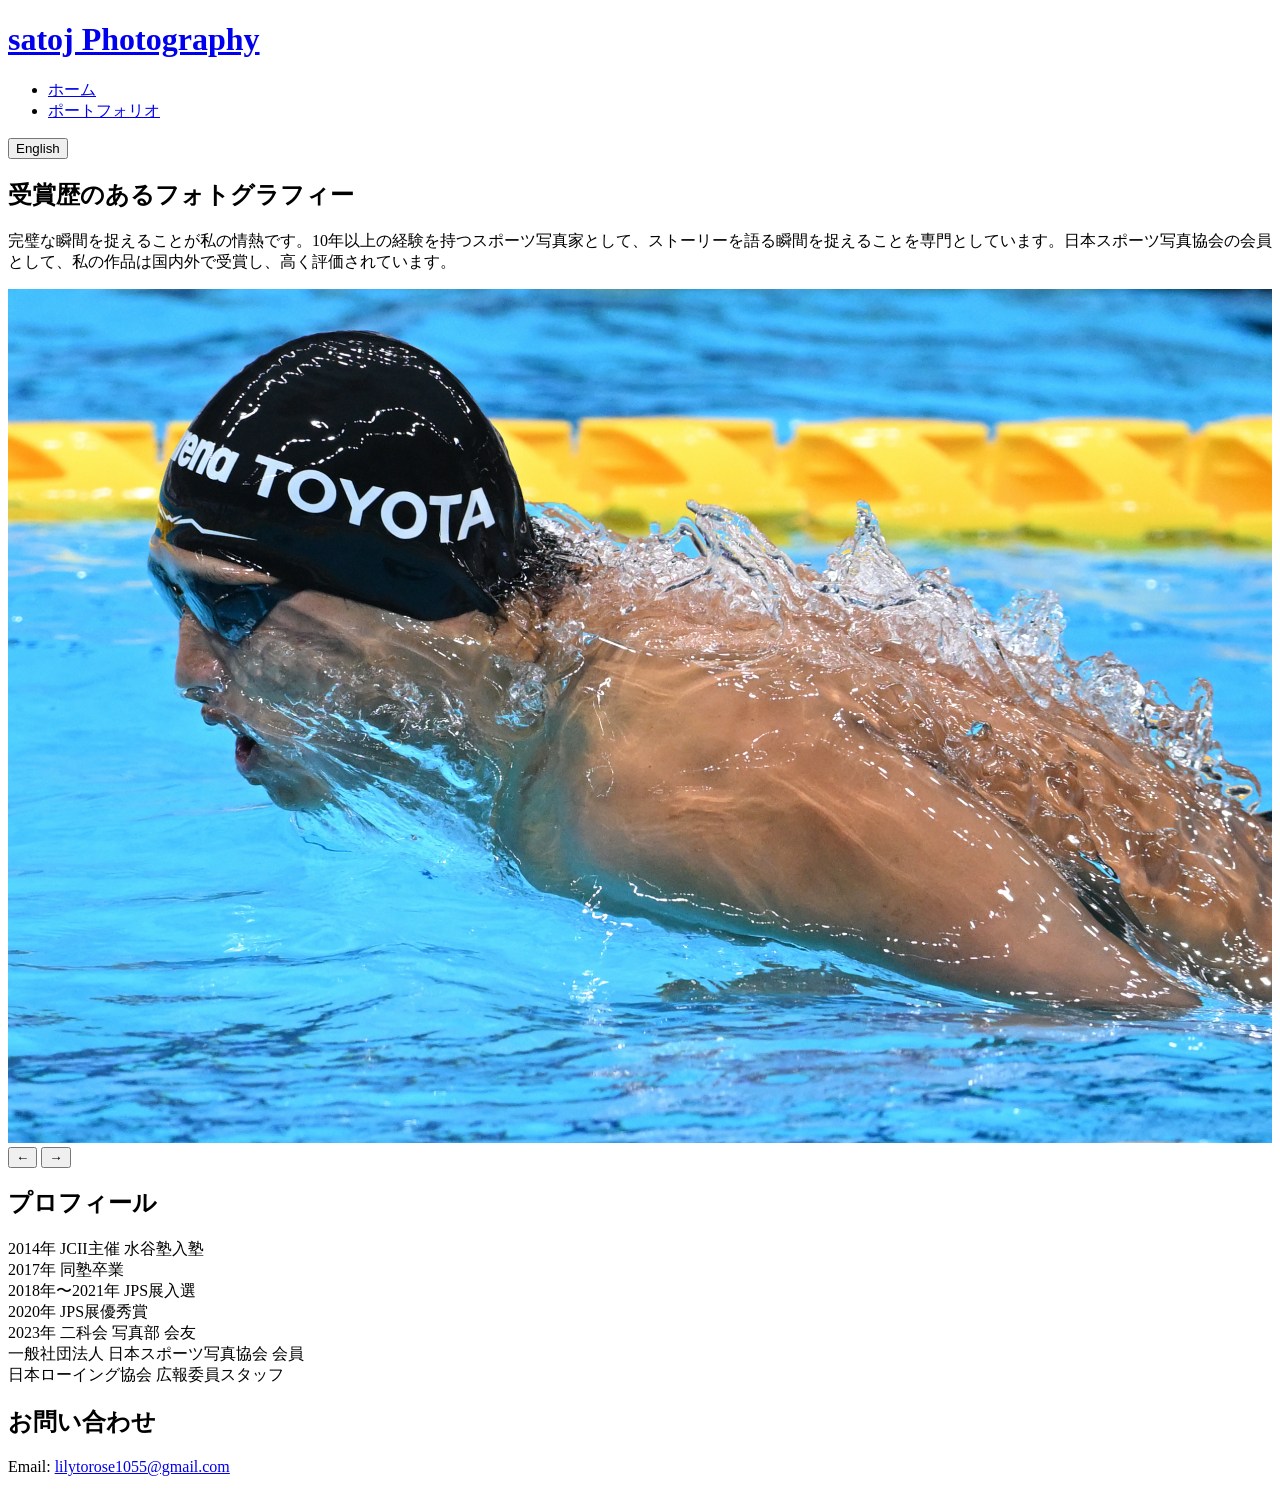
==== index.html @ b57424bd "不具合修正" ====
<!DOCTYPE html>
<html lang="ja">
<head>
    <meta charset="UTF-8">
    <meta name="viewport" content="width=device-width, initial-scale=1.0">
    <title>satoj Photography</title>
    <script src="https://cdn.tailwindcss.com"></script>
    <link rel="stylesheet" href="https://cdnjs.cloudflare.com/ajax/libs/font-awesome/5.15.3/css/all.min.css">
    <script src="js/i18n.js" defer></script>
    <style>
        .slider img {
            width: 100%;
            height: auto;
            object-fit: cover;
        }
        .active-dot {
            background-color: #717171;
        }
        .hidden { display: none; }
    </style>
</head>
<body class="bg-white text-gray-800 font-sans">

    <!-- Header -->
    <header class="bg-gray-100 py-4">
        <div class="container mx-auto flex justify-between items-center px-4">
            <h1 class="text-lg font-bold"><a href="index.html" class="text-gray-800 hover:underline">satoj Photography</a></h1>
            <nav class="flex items-center space-x-4">
                <ul class="flex space-x-4">
                    <li><a href="index.html" class="hover:text-gray-600" data-i18n="nav_home">ホーム</a></li>
                    <li><a href="portfolio.html" class="hover:text-gray-600" data-i18n="nav_portfolio">ポートフォリオ</a></li>
                </ul>
                <button id="languageToggle" class="ml-4 px-3 py-1 bg-gray-200 rounded hover:bg-gray-300" data-i18n="switch_lang">English</button>
            </nav>
        </div>
    </header>

    <!-- Main Section -->
    <main class="container mx-auto px-4 py-16">
        <!-- Intro Section -->
        <section class="text-center mb-16">
            <h1 class="text-4xl font-bold mb-6" data-i18n="main_title">受賞歴のあるフォトグラフィー</h1>
            <p class="text-lg text-gray-600" data-i18n="main_description">
                完璧な瞬間を捉えることが私の情熱です。10年以上の経験を持つスポーツ写真家として、
                ストーリーを語る瞬間を捉えることを専門としています。日本スポーツ写真協会の会員として、
                私の作品は国内外で受賞し、高く評価されています。
            </p>
        </section>

        <!-- Slider Section -->
        <section class="slider relative">
            <div id="slides-container" class="flex overflow-hidden">
                <div class="slide hidden">
                    <img src="image/水泳４.JPG" alt="Swimming action shot">
                </div>
                <div class="slide hidden">
                    <img src="image/トライアスロン４.JPG" alt="Triathlon">
                </div>
                <div class="slide hidden">
                    <img src="image/ラグビー７.JPG" alt="Rugby match">
                </div>
            </div>
            <!-- Navigation -->
            <button id="prev" class="absolute top-1/2 left-4 transform -translate-y-1/2 bg-gray-700 text-white px-3 py-1 rounded-full">&larr;</button>
            <button id="next" class="absolute top-1/2 right-4 transform -translate-y-1/2 bg-gray-700 text-white px-3 py-1 rounded-full">&rarr;</button>
            <!-- Dots -->
            <div class="flex justify-center mt-4">
                <span class="dot h-3 w-3 rounded-full bg-gray-400 mx-2 cursor-pointer"></span>
                <span class="dot h-3 w-3 rounded-full bg-gray-400 mx-2 cursor-pointer"></span>
                <span class="dot h-3 w-3 rounded-full bg-gray-400 mx-2 cursor-pointer"></span>
            </div>
        </section>

        <!-- Profile Section -->
        <section class="max-w-4xl mx-auto mt-16">
            <h2 class="text-3xl font-bold mb-6" data-i18n="profile_title">プロフィール</h2>
            <p class="text-lg" data-i18n="profile_content">
                2014年 JCII主催 水谷塾入塾<br>
                2017年 同塾卒業<br>
                2018年〜2021年 JPS展入選<br>
                2020年 JPS展優秀賞<br>
                2023年 二科会 写真部 会友<br>
                一般社団法人 日本スポーツ写真協会 会員<br>
                日本ローイング協会 広報委員スタッフ
            </p>
        </section>
    </main>

    <!-- Footer -->
    <footer class="bg-gray-200 py-6 text-center">
        <h2 class="text-2xl font-bold mb-4" data-i18n="contact_title">Contact</h2>
        <p>Email: <a href="mailto:lilytorose1055@gmail.com" class="text-blue-600 hover:underline">lilytorose1055@gmail.com</a></p>
    </footer>

    <!-- JavaScript -->
    <script>
        let slideIndex = 0;
        const slides = document.querySelectorAll(".slide");
        const dots = document.querySelectorAll(".dot");

        function showSlide(index) {
            slides.forEach((slide, i) => {
                slide.classList.toggle("hidden", i !== index);
                dots[i].classList.toggle("active-dot", i === index);
            });
        }

        function nextSlide() {
            slideIndex = (slideIndex + 1) % slides.length;
            showSlide(slideIndex);
        }

        function prevSlide() {
            slideIndex = (slideIndex - 1 + slides.length) % slides.length;
            showSlide(slideIndex);
        }

        document.getElementById("next").addEventListener("click", nextSlide);
        document.getElementById("prev").addEventListener("click", prevSlide);
        dots.forEach((dot, i) => dot.addEventListener("click", () => showSlide(i)));

        // 初期スライド表示
        showSlide(slideIndex);
    </script>
</body>
</html>
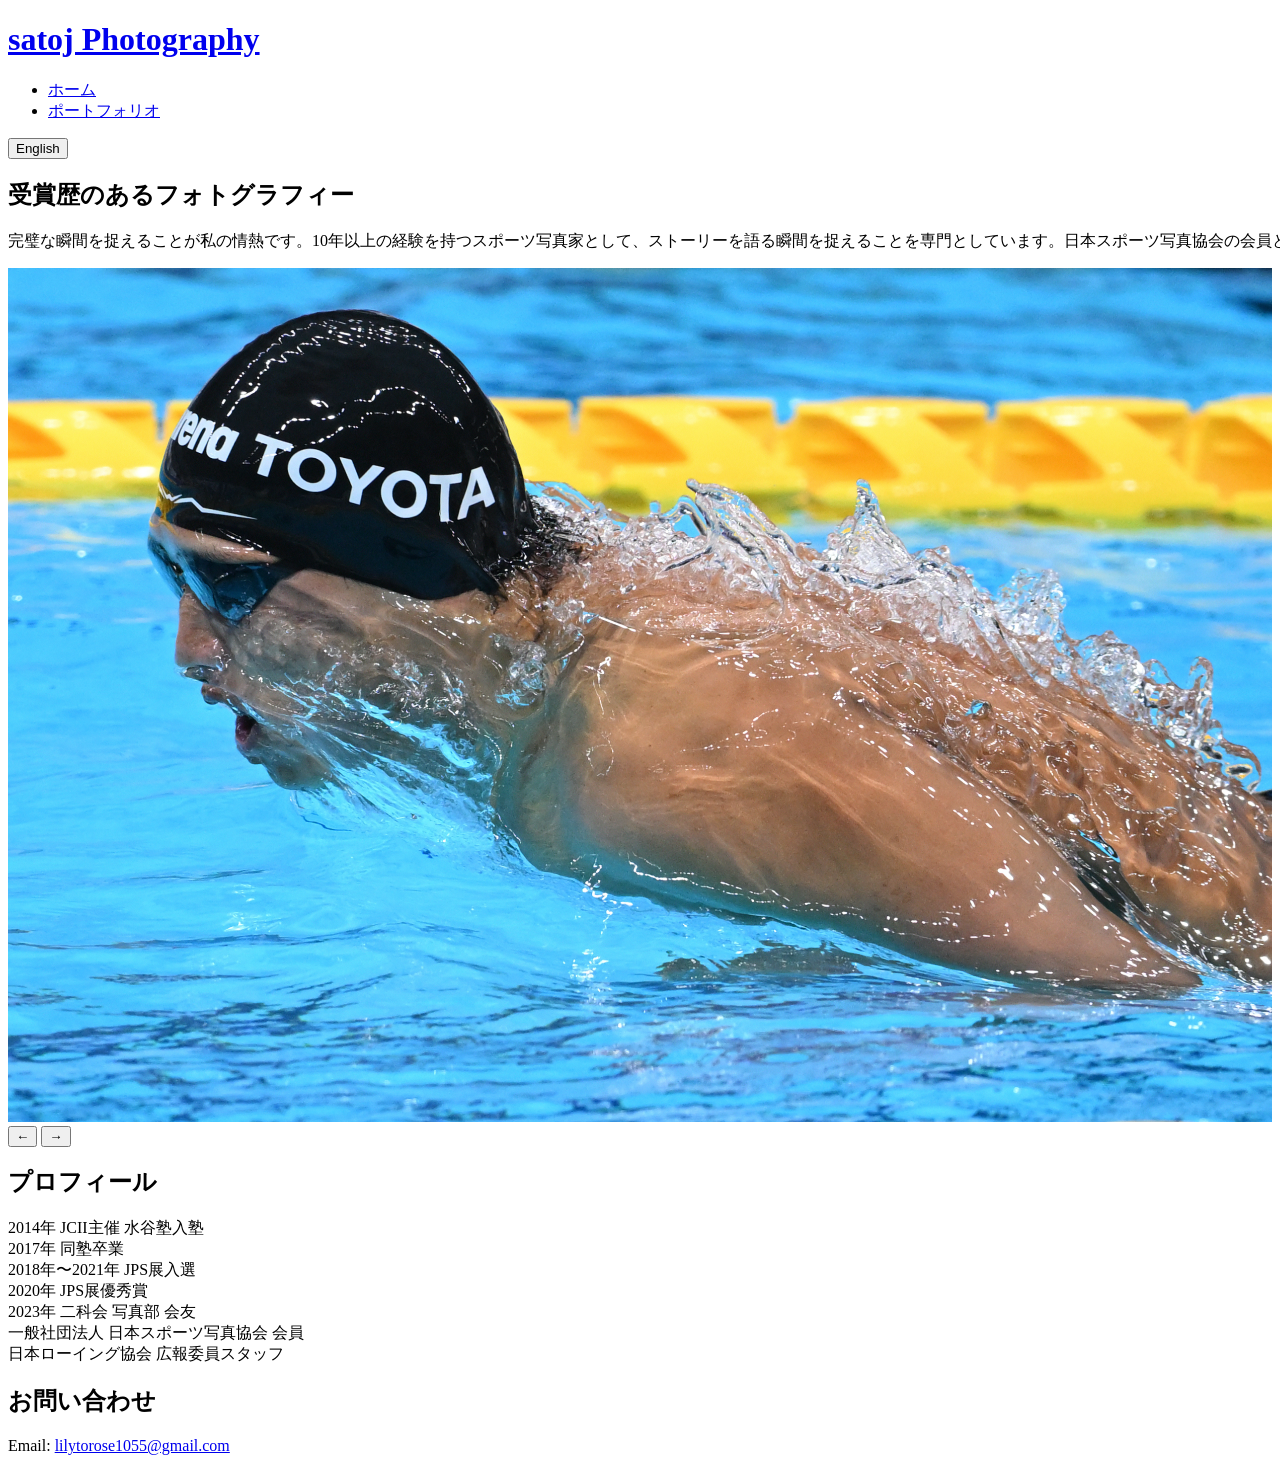
==== commit 0081c689: "不具合修正" ====
--- a/index.html
+++ b/index.html
@@ -17,6 +17,19 @@
             background-color: #717171;
         }
         .hidden { display: none; }
+        [data-i18n] {
+            white-space: nowrap;
+        }
+        [data-i18n="profile_content"] {
+            white-space: pre-line;
+        }
+        .nav-button {
+            opacity: 0.7;
+            transition: opacity 0.3s;
+        }
+        .nav-button:hover {
+            opacity: 1;
+        }
     </style>
 </head>
 <body class="bg-white text-gray-800 font-sans">
@@ -97,6 +110,8 @@
         let slideIndex = 0;
         const slides = document.querySelectorAll(".slide");
         const dots = document.querySelectorAll(".dot");
+        let touchStartX = 0;
+        let touchEndX = 0;
 
         function showSlide(index) {
             slides.forEach((slide, i) => {
@@ -115,6 +130,26 @@
             showSlide(slideIndex);
         }
 
+        // Touch events for swipe
+        const slider = document.querySelector('.slider');
+        slider.addEventListener('touchstart', (e) => {
+            touchStartX = e.changedTouches[0].screenX;
+        });
+
+        slider.addEventListener('touchend', (e) => {
+            touchEndX = e.changedTouches[0].screenX;
+            handleSwipe();
+        });
+
+        function handleSwipe() {
+            const swipeThreshold = 50;
+            if (touchEndX < touchStartX - swipeThreshold) {
+                nextSlide();
+            } else if (touchEndX > touchStartX + swipeThreshold) {
+                prevSlide();
+            }
+        }
+
         document.getElementById("next").addEventListener("click", nextSlide);
         document.getElementById("prev").addEventListener("click", prevSlide);
         dots.forEach((dot, i) => dot.addEventListener("click", () => showSlide(i)));
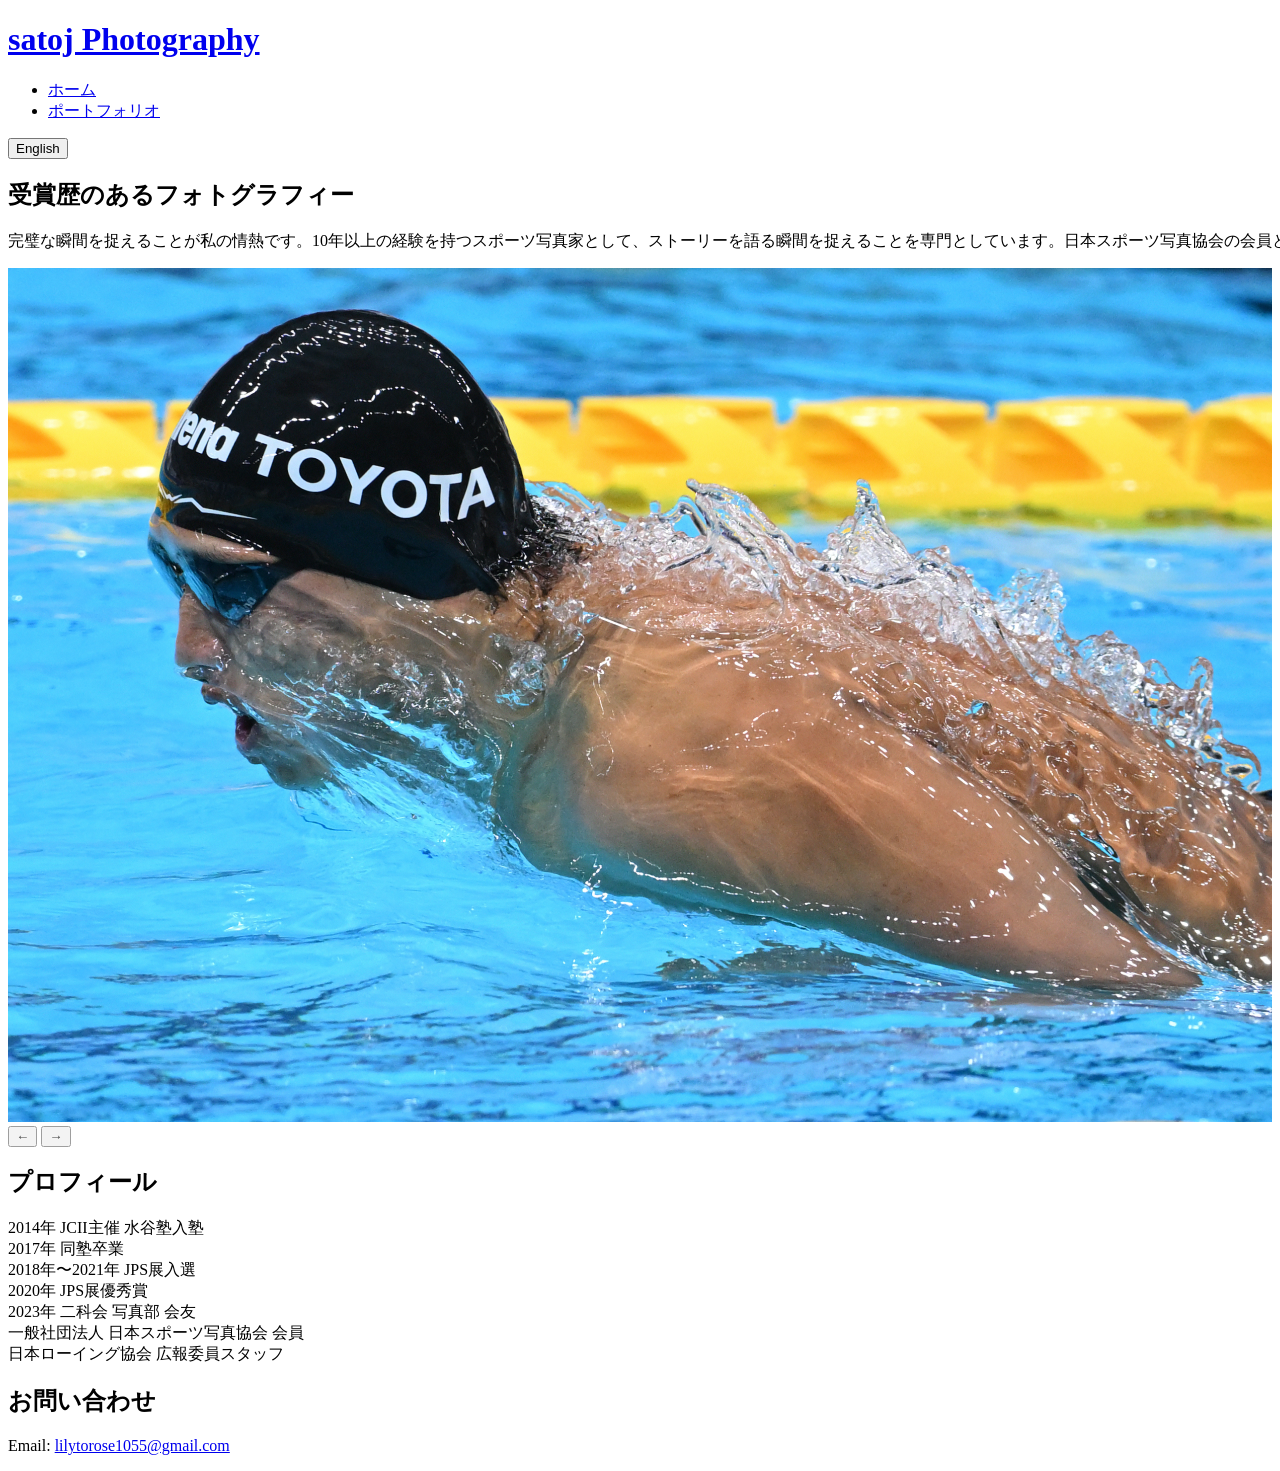
==== commit 225b9b52: "不具合修正" ====
--- a/index.html
+++ b/index.html
@@ -30,30 +30,52 @@
         .nav-button:hover {
             opacity: 1;
         }
+        @media (max-width: 640px) {
+            [data-i18n] {
+                white-space: normal;
+                word-break: break-word;
+            }
+            .header-content {
+                flex-direction: column;
+                align-items: center;
+                text-align: center;
+            }
+            .nav-content {
+                margin-top: 1rem;
+            }
+            .slider img {
+                max-height: 50vh;
+            }
+            .nav-button {
+                padding: 0.5rem;
+            }
+        }
     </style>
 </head>
 <body class="bg-white text-gray-800 font-sans">
 
     <!-- Header -->
     <header class="bg-gray-100 py-4">
-        <div class="container mx-auto flex justify-between items-center px-4">
-            <h1 class="text-lg font-bold"><a href="index.html" class="text-gray-800 hover:underline">satoj Photography</a></h1>
-            <nav class="flex items-center space-x-4">
-                <ul class="flex space-x-4">
-                    <li><a href="index.html" class="hover:text-gray-600" data-i18n="nav_home">ホーム</a></li>
-                    <li><a href="portfolio.html" class="hover:text-gray-600" data-i18n="nav_portfolio">ポートフォリオ</a></li>
-                </ul>
-                <button id="languageToggle" class="ml-4 px-3 py-1 bg-gray-200 rounded hover:bg-gray-300" data-i18n="switch_lang">English</button>
-            </nav>
+        <div class="container mx-auto px-4">
+            <div class="header-content flex flex-col sm:flex-row justify-between items-center">
+                <h1 class="text-lg font-bold mb-4 sm:mb-0"><a href="index.html" class="text-gray-800 hover:underline">satoj Photography</a></h1>
+                <nav class="nav-content flex items-center space-x-4">
+                    <ul class="flex space-x-4">
+                        <li><a href="index.html" class="hover:text-gray-600" data-i18n="nav_home">ホーム</a></li>
+                        <li><a href="portfolio.html" class="hover:text-gray-600" data-i18n="nav_portfolio">ポートフォリオ</a></li>
+                    </ul>
+                    <button id="languageToggle" class="ml-4 px-3 py-1 bg-gray-200 rounded hover:bg-gray-300" data-i18n="switch_lang">English</button>
+                </nav>
+            </div>
         </div>
     </header>
 
     <!-- Main Section -->
-    <main class="container mx-auto px-4 py-16">
+    <main class="container mx-auto px-4 py-8 sm:py-16">
         <!-- Intro Section -->
-        <section class="text-center mb-16">
-            <h1 class="text-4xl font-bold mb-6" data-i18n="main_title">受賞歴のあるフォトグラフィー</h1>
-            <p class="text-lg text-gray-600" data-i18n="main_description">
+        <section class="text-center mb-8 sm:mb-16">
+            <h1 class="text-3xl sm:text-4xl font-bold mb-4 sm:mb-6" data-i18n="main_title">受賞歴のあるフォトグラフィー</h1>
+            <p class="text-base sm:text-lg text-gray-600 px-4" data-i18n="main_description">
                 完璧な瞬間を捉えることが私の情熱です。10年以上の経験を持つスポーツ写真家として、
                 ストーリーを語る瞬間を捉えることを専門としています。日本スポーツ写真協会の会員として、
                 私の作品は国内外で受賞し、高く評価されています。
@@ -74,8 +96,8 @@
                 </div>
             </div>
             <!-- Navigation -->
-            <button id="prev" class="absolute top-1/2 left-4 transform -translate-y-1/2 bg-gray-700 text-white px-3 py-1 rounded-full">&larr;</button>
-            <button id="next" class="absolute top-1/2 right-4 transform -translate-y-1/2 bg-gray-700 text-white px-3 py-1 rounded-full">&rarr;</button>
+            <button id="prev" class="nav-button absolute top-1/2 left-4 transform -translate-y-1/2 bg-gray-700 text-white px-3 py-1 rounded-full">&larr;</button>
+            <button id="next" class="nav-button absolute top-1/2 right-4 transform -translate-y-1/2 bg-gray-700 text-white px-3 py-1 rounded-full">&rarr;</button>
             <!-- Dots -->
             <div class="flex justify-center mt-4">
                 <span class="dot h-3 w-3 rounded-full bg-gray-400 mx-2 cursor-pointer"></span>
@@ -85,9 +107,9 @@
         </section>
 
         <!-- Profile Section -->
-        <section class="max-w-4xl mx-auto mt-16">
-            <h2 class="text-3xl font-bold mb-6" data-i18n="profile_title">プロフィール</h2>
-            <p class="text-lg" data-i18n="profile_content">
+        <section class="max-w-4xl mx-auto mt-8 sm:mt-16 px-4">
+            <h2 class="text-2xl sm:text-3xl font-bold mb-4 sm:mb-6" data-i18n="profile_title">プロフィール</h2>
+            <p class="text-base sm:text-lg" data-i18n="profile_content">
                 2014年 JCII主催 水谷塾入塾<br>
                 2017年 同塾卒業<br>
                 2018年〜2021年 JPS展入選<br>
@@ -101,7 +123,7 @@
 
     <!-- Footer -->
     <footer class="bg-gray-200 py-6 text-center">
-        <h2 class="text-2xl font-bold mb-4" data-i18n="contact_title">Contact</h2>
+        <h2 class="text-xl sm:text-2xl font-bold mb-4" data-i18n="contact_title">Contact</h2>
         <p>Email: <a href="mailto:lilytorose1055@gmail.com" class="text-blue-600 hover:underline">lilytorose1055@gmail.com</a></p>
     </footer>
 
@@ -110,8 +132,6 @@
         let slideIndex = 0;
         const slides = document.querySelectorAll(".slide");
         const dots = document.querySelectorAll(".dot");
-        let touchStartX = 0;
-        let touchEndX = 0;
 
         function showSlide(index) {
             slides.forEach((slide, i) => {
@@ -130,26 +150,6 @@
             showSlide(slideIndex);
         }
 
-        // Touch events for swipe
-        const slider = document.querySelector('.slider');
-        slider.addEventListener('touchstart', (e) => {
-            touchStartX = e.changedTouches[0].screenX;
-        });
-
-        slider.addEventListener('touchend', (e) => {
-            touchEndX = e.changedTouches[0].screenX;
-            handleSwipe();
-        });
-
-        function handleSwipe() {
-            const swipeThreshold = 50;
-            if (touchEndX < touchStartX - swipeThreshold) {
-                nextSlide();
-            } else if (touchEndX > touchStartX + swipeThreshold) {
-                prevSlide();
-            }
-        }
-
         document.getElementById("next").addEventListener("click", nextSlide);
         document.getElementById("prev").addEventListener("click", prevSlide);
         dots.forEach((dot, i) => dot.addEventListener("click", () => showSlide(i)));
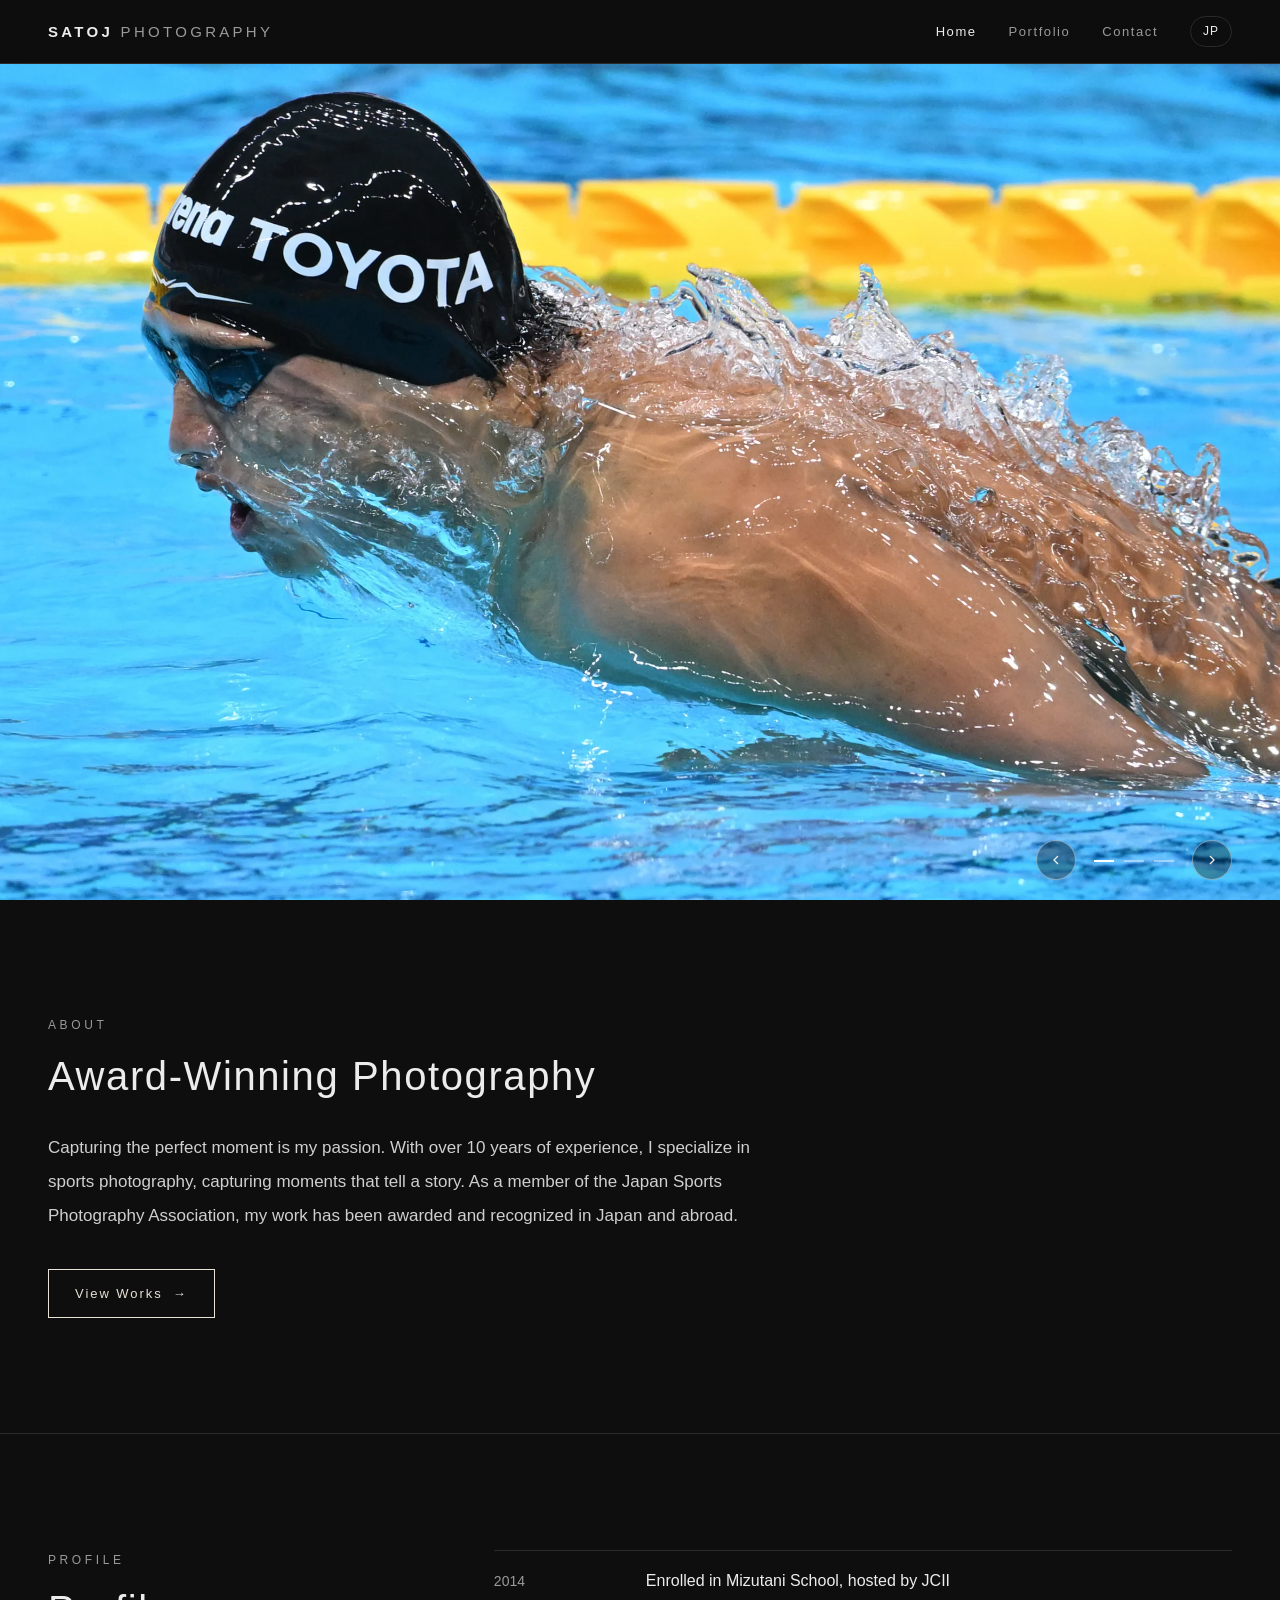
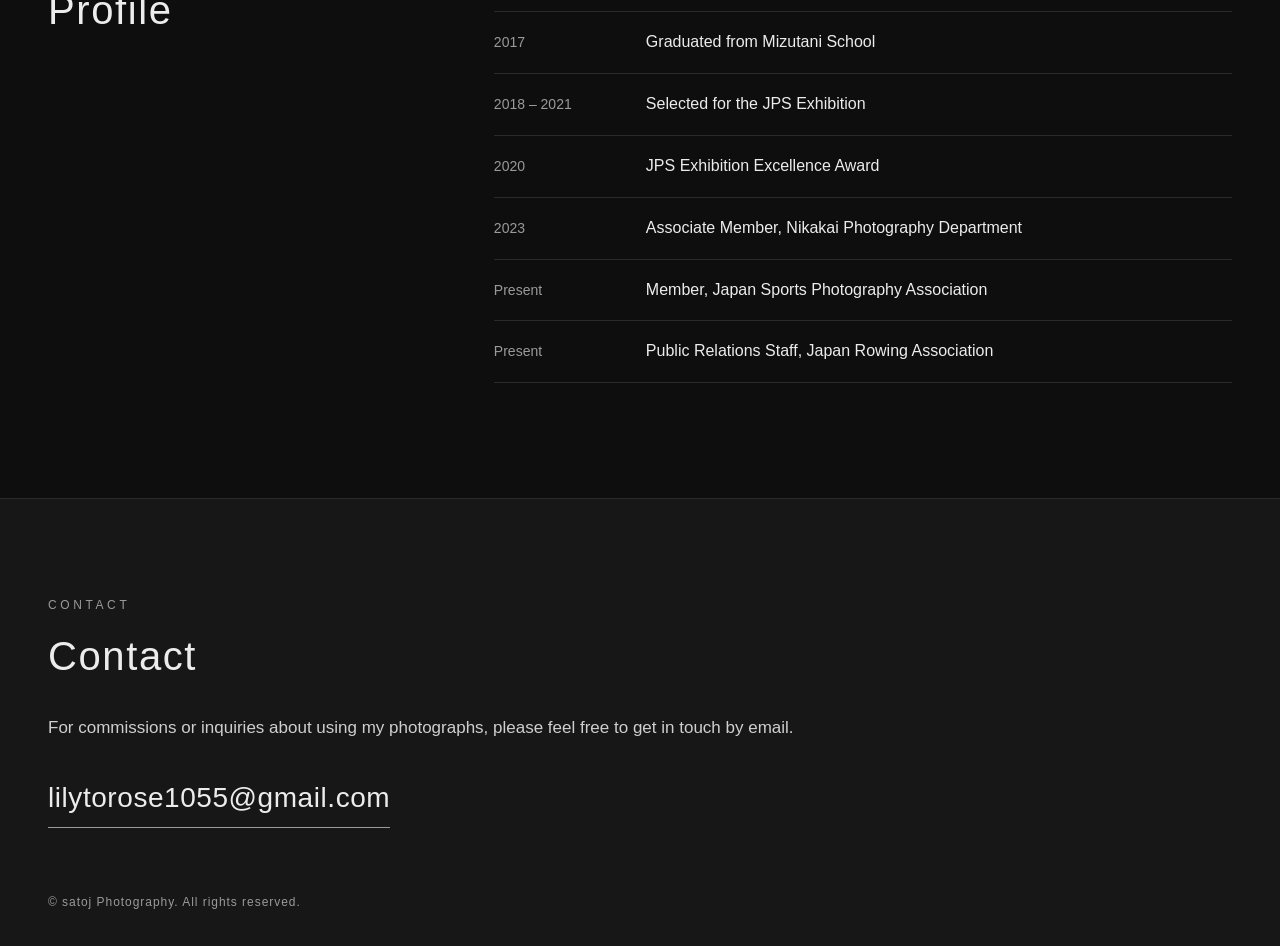
==== commit 9bbd8c8c: "サイト全体の改善: 画像最適化・デザイン刷新・絞り込みと拡大表示 - 元画像(3〜19MB)の直接読み込みをやめ、WebPのサムネイル/拡大用画像を photos/ に生成 - Tailwind CD" ====
--- a/index.html
+++ b/index.html
@@ -3,159 +3,122 @@
 <head>
     <meta charset="UTF-8">
     <meta name="viewport" content="width=device-width, initial-scale=1.0">
-    <title>satoj Photography</title>
-    <script src="https://cdn.tailwindcss.com"></script>
-    <link rel="stylesheet" href="https://cdnjs.cloudflare.com/ajax/libs/font-awesome/5.15.3/css/all.min.css">
-    <script src="js/i18n.js" defer></script>
-    <style>
-        .slider img {
-            width: 100%;
-            height: auto;
-            object-fit: cover;
-        }
-        .active-dot {
-            background-color: #717171;
-        }
-        .hidden { display: none; }
-        [data-i18n] {
-            white-space: nowrap;
-        }
-        [data-i18n="profile_content"] {
-            white-space: pre-line;
-        }
-        .nav-button {
-            opacity: 0.7;
-            transition: opacity 0.3s;
-        }
-        .nav-button:hover {
-            opacity: 1;
-        }
-        @media (max-width: 640px) {
-            [data-i18n] {
-                white-space: normal;
-                word-break: break-word;
-            }
-            .header-content {
-                flex-direction: column;
-                align-items: center;
-                text-align: center;
-            }
-            .nav-content {
-                margin-top: 1rem;
-            }
-            .slider img {
-                max-height: 50vh;
-            }
-            .nav-button {
-                padding: 0.5rem;
-            }
-        }
-    </style>
+    <title>satoj Photography | スポーツ写真家</title>
+    <meta name="description" content="スポーツ写真家 satoj のポートフォリオ。水泳、ラグビー、ボート、トライアスロンなど、競技の一瞬を捉えた作品を掲載しています。日本スポーツ写真協会 会員。">
+    <link rel="canonical" href="https://satojwork.com/">
+    <meta name="theme-color" content="#0e0e0e">
+    <link rel="icon" href="favicon.svg" type="image/svg+xml">
+
+    <meta property="og:type" content="website">
+    <meta property="og:site_name" content="satoj Photography">
+    <meta property="og:title" content="satoj Photography | スポーツ写真家">
+    <meta property="og:description" content="競技の一瞬を捉えたスポーツ写真のポートフォリオ。">
+    <meta property="og:url" content="https://satojwork.com/">
+    <meta property="og:image" content="https://satojwork.com/photos/og.jpg">
+    <meta name="twitter:card" content="summary_large_image">
+
+    <link rel="preload" as="image" href="photos/large/swimming-4.webp" imagesrcset="photos/thumb/swimming-4.webp 900w, photos/large/swimming-4.webp 2400w" imagesizes="100vw">
+    <link rel="stylesheet" href="css/style.css">
+
+    <script type="application/ld+json">
+    {
+        "@context": "https://schema.org",
+        "@type": "Person",
+        "name": "satoj",
+        "jobTitle": "Sports Photographer",
+        "url": "https://satojwork.com/",
+        "memberOf": { "@type": "Organization", "name": "日本スポーツ写真協会" }
+    }
+    </script>
 </head>
-<body class="bg-white text-gray-800 font-sans">
+<body data-title-key="doc_title_home">
 
-    <!-- Header -->
-    <header class="bg-gray-100 py-4">
-        <div class="container mx-auto px-4">
-            <div class="header-content flex flex-col sm:flex-row justify-between items-center">
-                <h1 class="text-lg font-bold mb-4 sm:mb-0"><a href="index.html" class="text-gray-800 hover:underline">satoj Photography</a></h1>
-                <nav class="nav-content flex items-center space-x-4">
-                    <ul class="flex space-x-4">
-                        <li><a href="index.html" class="hover:text-gray-600" data-i18n="nav_home">ホーム</a></li>
-                        <li><a href="portfolio.html" class="hover:text-gray-600" data-i18n="nav_portfolio">ポートフォリオ</a></li>
-                    </ul>
-                    <button id="languageToggle" class="ml-4 px-3 py-1 bg-gray-200 rounded hover:bg-gray-300" data-i18n="switch_lang">English</button>
-                </nav>
-            </div>
+    <header class="site-header">
+        <div class="container">
+            <a href="index.html" class="logo">satoj <span>Photography</span></a>
+            <nav class="nav" aria-label="Main">
+                <a href="index.html" aria-current="page" data-i18n="nav_home">ホーム</a>
+                <a href="portfolio.html" data-i18n="nav_portfolio">ポートフォリオ</a>
+                <a href="#contact" class="nav-contact" data-i18n="nav_contact">お問い合わせ</a>
+                <button id="languageToggle" class="lang-toggle" type="button" data-i18n="switch_lang" data-i18n-attr="aria-label:switch_lang_label">EN</button>
+            </nav>
         </div>
     </header>
 
-    <!-- Main Section -->
-    <main class="container mx-auto px-4 py-8 sm:py-16">
-        <!-- Intro Section -->
-        <section class="text-center mb-8 sm:mb-16">
-            <h1 class="text-3xl sm:text-4xl font-bold mb-4 sm:mb-6" data-i18n="main_title">受賞歴のあるフォトグラフィー</h1>
-            <p class="text-base sm:text-lg text-gray-600 px-4" data-i18n="main_description">
-                完璧な瞬間を捉えることが私の情熱です。10年以上の経験を持つスポーツ写真家として、
-                ストーリーを語る瞬間を捉えることを専門としています。日本スポーツ写真協会の会員として、
-                私の作品は国内外で受賞し、高く評価されています。
-            </p>
-        </section>
+    <main>
+        <!-- Hero slideshow -->
+        <section class="hero" aria-roledescription="carousel" data-i18n-attr="aria-label:hero_label" aria-label="作品スライドショー" tabindex="-1">
+            <figure class="hero-slide is-active">
+                <img src="photos/large/swimming-4.webp"
+                     srcset="photos/thumb/swimming-4.webp 900w, photos/large/swimming-4.webp 2400w" sizes="100vw"
+                     width="2400" height="1621" alt="" fetchpriority="high">
+            </figure>
+            <figure class="hero-slide">
+                <img src="photos/large/triathlon-4.webp"
+                     srcset="photos/thumb/triathlon-4.webp 900w, photos/large/triathlon-4.webp 2400w" sizes="100vw"
+                     width="2400" height="1601" alt="" loading="lazy">
+            </figure>
+            <figure class="hero-slide">
+                <img src="photos/large/rugby-7.webp"
+                     srcset="photos/thumb/rugby-7.webp 900w, photos/large/rugby-7.webp 2400w" sizes="100vw"
+                     width="2400" height="1600" alt="" loading="lazy">
+            </figure>
 
-        <!-- Slider Section -->
-        <section class="slider relative">
-            <div id="slides-container" class="flex overflow-hidden">
-                <div class="slide hidden">
-                    <img src="image/水泳４.JPG" alt="Swimming action shot">
-                </div>
-                <div class="slide hidden">
-                    <img src="image/トライアスロン４.JPG" alt="Triathlon">
-                </div>
-                <div class="slide hidden">
-                    <img src="image/ラグビー７.JPG" alt="Rugby match">
-                </div>
-            </div>
-            <!-- Navigation -->
-            <button id="prev" class="nav-button absolute top-1/2 left-4 transform -translate-y-1/2 bg-gray-700 text-white px-3 py-1 rounded-full">&larr;</button>
-            <button id="next" class="nav-button absolute top-1/2 right-4 transform -translate-y-1/2 bg-gray-700 text-white px-3 py-1 rounded-full">&rarr;</button>
-            <!-- Dots -->
-            <div class="flex justify-center mt-4">
-                <span class="dot h-3 w-3 rounded-full bg-gray-400 mx-2 cursor-pointer"></span>
-                <span class="dot h-3 w-3 rounded-full bg-gray-400 mx-2 cursor-pointer"></span>
-                <span class="dot h-3 w-3 rounded-full bg-gray-400 mx-2 cursor-pointer"></span>
+            <div class="hero-controls">
+                <button class="hero-btn hero-prev" type="button" data-i18n-attr="aria-label:hero_prev" aria-label="前の写真">
+                    <svg viewBox="0 0 24 24" fill="none" stroke="currentColor" stroke-width="2" aria-hidden="true"><path d="M15 18l-6-6 6-6"/></svg>
+                </button>
+                <div class="hero-dots"></div>
+                <button class="hero-btn hero-next" type="button" data-i18n-attr="aria-label:hero_next" aria-label="次の写真">
+                    <svg viewBox="0 0 24 24" fill="none" stroke="currentColor" stroke-width="2" aria-hidden="true"><path d="M9 6l6 6-6 6"/></svg>
+                </button>
             </div>
         </section>
 
-        <!-- Profile Section -->
-        <section class="max-w-4xl mx-auto mt-8 sm:mt-16 px-4">
-            <h2 class="text-2xl sm:text-3xl font-bold mb-4 sm:mb-6" data-i18n="profile_title">プロフィール</h2>
-            <p class="text-base sm:text-lg" data-i18n="profile_content">
-                2014年 JCII主催 水谷塾入塾<br>
-                2017年 同塾卒業<br>
-                2018年〜2021年 JPS展入選<br>
-                2020年 JPS展優秀賞<br>
-                2023年 二科会 写真部 会友<br>
-                一般社団法人 日本スポーツ写真協会 会員<br>
-                日本ローイング協会 広報委員スタッフ
-            </p>
+        <!-- About -->
+        <section class="section">
+            <div class="container">
+                <p class="eyebrow" data-i18n="about_eyebrow">About</p>
+                <h1 class="heading" data-i18n="main_title">受賞歴のあるフォトグラフィー</h1>
+                <p class="lead" data-i18n="main_description">完璧な瞬間を捉えることが私の情熱です。10年以上の経験を持つスポーツ写真家として、ストーリーを語る瞬間を捉えることを専門としています。日本スポーツ写真協会の会員として、私の作品は国内外で受賞し、高く評価されています。</p>
+                <a class="btn" href="portfolio.html">
+                    <span data-i18n="view_works">作品を見る</span>
+                    <span aria-hidden="true">&rarr;</span>
+                </a>
+            </div>
+        </section>
+
+        <!-- Profile -->
+        <section class="section">
+            <div class="container profile-grid">
+                <div>
+                    <p class="eyebrow" data-i18n="profile_eyebrow">Profile</p>
+                    <h2 class="heading" data-i18n="profile_title">プロフィール</h2>
+                </div>
+                <ul class="career">
+                    <li><time datetime="2014">2014</time><span data-i18n="career_1">JCII主催 水谷塾 入塾</span></li>
+                    <li><time datetime="2017">2017</time><span data-i18n="career_2">同塾 卒業</span></li>
+                    <li><span class="year">2018 – 2021</span><span data-i18n="career_3">JPS展 入選</span></li>
+                    <li><time datetime="2020">2020</time><span data-i18n="career_4">JPS展 優秀賞</span></li>
+                    <li><time datetime="2023">2023</time><span data-i18n="career_5">二科会 写真部 会友</span></li>
+                    <li><span class="year" data-i18n="career_now">現在</span><span data-i18n="career_6">一般社団法人 日本スポーツ写真協会 会員</span></li>
+                    <li><span class="year" data-i18n="career_now">現在</span><span data-i18n="career_7">日本ローイング協会 広報委員スタッフ</span></li>
+                </ul>
+            </div>
         </section>
     </main>
 
-    <!-- Footer -->
-    <footer class="bg-gray-200 py-6 text-center">
-        <h2 class="text-xl sm:text-2xl font-bold mb-4" data-i18n="contact_title">Contact</h2>
-        <p>Email: <a href="mailto:lilytorose1055@gmail.com" class="text-blue-600 hover:underline">lilytorose1055@gmail.com</a></p>
+    <footer class="site-footer" id="contact">
+        <div class="container">
+            <p class="eyebrow" data-i18n="contact_eyebrow">Contact</p>
+            <h2 class="heading" data-i18n="contact_title">お問い合わせ</h2>
+            <p class="lead" data-i18n="contact_text">撮影のご依頼・作品の使用に関するご相談は、メールにてお気軽にご連絡ください。</p>
+            <p style="margin-top: 28px;"><a class="contact-mail" href="mailto:lilytorose1055@gmail.com">lilytorose1055@gmail.com</a></p>
+            <p class="copyright">&copy; satoj Photography. All rights reserved.</p>
+        </div>
     </footer>
 
-    <!-- JavaScript -->
-    <script>
-        let slideIndex = 0;
-        const slides = document.querySelectorAll(".slide");
-        const dots = document.querySelectorAll(".dot");
-
-        function showSlide(index) {
-            slides.forEach((slide, i) => {
-                slide.classList.toggle("hidden", i !== index);
-                dots[i].classList.toggle("active-dot", i === index);
-            });
-        }
-
-        function nextSlide() {
-            slideIndex = (slideIndex + 1) % slides.length;
-            showSlide(slideIndex);
-        }
-
-        function prevSlide() {
-            slideIndex = (slideIndex - 1 + slides.length) % slides.length;
-            showSlide(slideIndex);
-        }
-
-        document.getElementById("next").addEventListener("click", nextSlide);
-        document.getElementById("prev").addEventListener("click", prevSlide);
-        dots.forEach((dot, i) => dot.addEventListener("click", () => showSlide(i)));
-
-        // 初期スライド表示
-        showSlide(slideIndex);
-    </script>
+    <script src="js/i18n.js"></script>
+    <script src="js/home.js"></script>
 </body>
 </html>
--- a/css/style.css
+++ b/css/style.css
@@ -0,0 +1,597 @@
+/* =========================================================
+   satoj Photography — shared styles
+   ========================================================= */
+
+:root {
+    --bg: #0e0e0e;
+    --bg-soft: #171717;
+    --line: #2a2a2a;
+    --text: #ececec;
+    --muted: #9a9a9a;
+    --accent: #e8e2d6;
+    --header-h: 64px;
+    --gutter: clamp(16px, 4vw, 48px);
+    --max: 1400px;
+    --row-h: 280px;
+    --font: "Helvetica Neue", Arial, "Hiragino Sans", "Hiragino Kaku Gothic ProN",
+        "Noto Sans JP", Meiryo, sans-serif;
+}
+
+*,
+*::before,
+*::after {
+    box-sizing: border-box;
+}
+
+html {
+    scroll-behavior: smooth;
+    -webkit-text-size-adjust: 100%;
+}
+
+body {
+    margin: 0;
+    background: var(--bg);
+    color: var(--text);
+    font-family: var(--font);
+    font-size: 16px;
+    line-height: 1.8;
+    -webkit-font-smoothing: antialiased;
+}
+
+img {
+    display: block;
+    max-width: 100%;
+}
+
+a {
+    color: inherit;
+}
+
+button {
+    font: inherit;
+    color: inherit;
+}
+
+:focus-visible {
+    outline: 2px solid var(--accent);
+    outline-offset: 3px;
+}
+
+.visually-hidden {
+    position: absolute !important;
+    width: 1px;
+    height: 1px;
+    overflow: hidden;
+    clip: rect(0 0 0 0);
+    white-space: nowrap;
+}
+
+.container {
+    width: 100%;
+    max-width: var(--max);
+    margin: 0 auto;
+    padding: 0 var(--gutter);
+}
+
+/* ---------- Header ---------- */
+
+.site-header {
+    position: sticky;
+    top: 0;
+    z-index: 50;
+    height: var(--header-h);
+    background: rgba(14, 14, 14, 0.85);
+    backdrop-filter: blur(10px);
+    -webkit-backdrop-filter: blur(10px);
+    border-bottom: 1px solid var(--line);
+}
+
+.site-header .container {
+    display: flex;
+    align-items: center;
+    justify-content: space-between;
+    height: 100%;
+    gap: 16px;
+}
+
+.logo {
+    font-size: 15px;
+    font-weight: 600;
+    letter-spacing: 0.22em;
+    text-transform: uppercase;
+    text-decoration: none;
+    white-space: nowrap;
+}
+
+.logo span {
+    color: var(--muted);
+    font-weight: 400;
+}
+
+.nav {
+    display: flex;
+    align-items: center;
+    gap: clamp(14px, 3vw, 32px);
+    font-size: 13px;
+    letter-spacing: 0.12em;
+}
+
+.nav a {
+    text-decoration: none;
+    color: var(--muted);
+    transition: color 0.2s;
+    white-space: nowrap;
+}
+
+.nav a:hover,
+.nav a[aria-current="page"] {
+    color: var(--text);
+}
+
+.lang-toggle {
+    background: none;
+    border: 1px solid var(--line);
+    border-radius: 999px;
+    padding: 4px 12px;
+    font-size: 12px;
+    letter-spacing: 0.08em;
+    cursor: pointer;
+    transition: border-color 0.2s;
+}
+
+.lang-toggle:hover {
+    border-color: var(--muted);
+}
+
+@media (max-width: 560px) {
+    .logo span {
+        display: none;
+    }
+    .nav {
+        gap: 14px;
+        font-size: 12px;
+        letter-spacing: 0.06em;
+    }
+    .nav .nav-contact {
+        display: none; /* contact is in the footer; keep header within narrow screens */
+    }
+}
+
+/* ---------- Hero slideshow ---------- */
+
+.hero {
+    position: relative;
+    height: min(calc(100svh - var(--header-h)), 66.6vw);
+    min-height: 240px;
+    overflow: hidden;
+    background: #000;
+}
+
+.hero-slide {
+    position: absolute;
+    inset: 0;
+    margin: 0;
+    opacity: 0;
+    transition: opacity 1.2s ease;
+}
+
+.hero-slide.is-active {
+    opacity: 1;
+}
+
+.hero-slide img {
+    width: 100%;
+    height: 100%;
+    object-fit: cover;
+}
+
+.hero-controls {
+    position: absolute;
+    right: var(--gutter);
+    bottom: 20px;
+    display: flex;
+    align-items: center;
+    gap: 6px;
+}
+
+.hero-btn {
+    width: 40px;
+    height: 40px;
+    display: grid;
+    place-items: center;
+    border: 1px solid rgba(255, 255, 255, 0.4);
+    border-radius: 50%;
+    background: rgba(0, 0, 0, 0.35);
+    cursor: pointer;
+    transition: background 0.2s;
+}
+
+.hero-btn:hover {
+    background: rgba(0, 0, 0, 0.6);
+}
+
+.hero-btn svg {
+    width: 16px;
+    height: 16px;
+}
+
+.hero-dots {
+    display: flex;
+    gap: 2px;
+    margin: 0 8px;
+}
+
+.hero-dot {
+    width: 28px;
+    height: 24px;
+    padding: 0;
+    border: 0;
+    background: none;
+    cursor: pointer;
+    position: relative;
+}
+
+.hero-dot::after {
+    content: "";
+    position: absolute;
+    left: 4px;
+    right: 4px;
+    top: 50%;
+    height: 2px;
+    background: rgba(255, 255, 255, 0.4);
+    transition: background 0.3s;
+}
+
+.hero-dot[aria-current="true"]::after {
+    background: #fff;
+}
+
+/* ---------- Sections ---------- */
+
+.section {
+    padding: clamp(56px, 9vw, 120px) 0;
+}
+
+.section + .section {
+    border-top: 1px solid var(--line);
+}
+
+.eyebrow {
+    margin: 0 0 12px;
+    font-size: 12px;
+    letter-spacing: 0.3em;
+    text-transform: uppercase;
+    color: var(--muted);
+}
+
+.heading {
+    margin: 0 0 28px;
+    font-size: clamp(26px, 4vw, 40px);
+    font-weight: 500;
+    line-height: 1.35;
+    letter-spacing: 0.04em;
+}
+
+.lead {
+    max-width: 44em;
+    margin: 0;
+    color: #cfcfcf;
+    font-size: clamp(15px, 1.6vw, 17px);
+    line-height: 2;
+}
+
+.btn {
+    display: inline-flex;
+    align-items: center;
+    gap: 10px;
+    margin-top: 36px;
+    padding: 12px 26px;
+    border: 1px solid var(--accent);
+    color: var(--accent);
+    text-decoration: none;
+    font-size: 13px;
+    letter-spacing: 0.15em;
+    transition: background 0.2s, color 0.2s;
+}
+
+.btn:hover {
+    background: var(--accent);
+    color: var(--bg);
+}
+
+/* Profile */
+
+.profile-grid {
+    display: grid;
+    grid-template-columns: minmax(0, 1fr) minmax(0, 2fr);
+    gap: 32px clamp(32px, 6vw, 96px);
+}
+
+@media (max-width: 760px) {
+    .profile-grid {
+        grid-template-columns: 1fr;
+    }
+}
+
+.career {
+    margin: 0;
+    padding: 0;
+    list-style: none;
+}
+
+.career li {
+    display: grid;
+    grid-template-columns: 8.5em 1fr;
+    gap: 16px;
+    padding: 16px 0;
+    border-bottom: 1px solid var(--line);
+}
+
+.career li:first-child {
+    border-top: 1px solid var(--line);
+}
+
+.career time,
+.career .year {
+    color: var(--muted);
+    font-variant-numeric: tabular-nums;
+    font-size: 14px;
+    padding-top: 2px;
+}
+
+@media (max-width: 480px) {
+    .career li {
+        grid-template-columns: 1fr;
+        gap: 2px;
+    }
+}
+
+/* ---------- Footer / contact ---------- */
+
+.site-footer {
+    border-top: 1px solid var(--line);
+    background: var(--bg-soft);
+    padding: clamp(56px, 8vw, 96px) 0 32px;
+}
+
+.contact-mail {
+    display: inline-block;
+    font-size: clamp(18px, 3vw, 28px);
+    letter-spacing: 0.02em;
+    text-decoration: none;
+    border-bottom: 1px solid var(--muted);
+    padding-bottom: 4px;
+    word-break: break-all;
+    transition: border-color 0.2s;
+}
+
+.contact-mail:hover {
+    border-color: var(--text);
+}
+
+.copyright {
+    margin: 64px 0 0;
+    font-size: 12px;
+    color: var(--muted);
+    letter-spacing: 0.08em;
+}
+
+/* ---------- Portfolio page ---------- */
+
+.page-head {
+    padding: clamp(48px, 7vw, 96px) 0 24px;
+}
+
+.filters {
+    display: flex;
+    flex-wrap: wrap;
+    gap: 8px;
+    margin: 0 0 32px;
+    padding: 0;
+    list-style: none;
+}
+
+.filter-btn {
+    padding: 6px 16px;
+    border: 1px solid var(--line);
+    border-radius: 999px;
+    background: none;
+    font-size: 13px;
+    letter-spacing: 0.06em;
+    color: var(--muted);
+    cursor: pointer;
+    transition: color 0.2s, border-color 0.2s, background 0.2s;
+}
+
+.filter-btn:hover {
+    color: var(--text);
+    border-color: var(--muted);
+}
+
+.filter-btn[aria-pressed="true"] {
+    background: var(--accent);
+    border-color: var(--accent);
+    color: var(--bg);
+}
+
+.filter-btn .count {
+    margin-left: 6px;
+    font-size: 11px;
+    opacity: 0.7;
+}
+
+/* Justified gallery: rows keep each photo's full aspect ratio (no cropping). */
+
+.gallery {
+    display: flex;
+    flex-wrap: wrap;
+    gap: 8px;
+    margin: 0 0 clamp(56px, 8vw, 96px);
+    padding: 0;
+    list-style: none;
+}
+
+.gallery::after {
+    content: "";
+    flex-grow: 999;
+}
+
+.gallery-item {
+    flex: var(--r) 1 calc(var(--r) * var(--row-h));
+    max-width: 100%;
+}
+
+.gallery-item button {
+    display: block;
+    width: 100%;
+    padding: 0;
+    border: 0;
+    background: var(--bg-soft);
+    cursor: zoom-in;
+    aspect-ratio: var(--r);
+    overflow: hidden;
+}
+
+.gallery-item img {
+    width: 100%;
+    height: 100%;
+    object-fit: cover;
+    opacity: 0;
+    transition: opacity 0.5s, transform 0.6s ease;
+}
+
+.gallery-item img.is-loaded {
+    opacity: 1;
+}
+
+.gallery-item button:hover img {
+    transform: scale(1.03);
+}
+
+@media (max-width: 900px) {
+    :root {
+        --row-h: 200px;
+    }
+}
+
+@media (max-width: 520px) {
+    :root {
+        --row-h: 130px;
+    }
+    .gallery {
+        gap: 4px;
+    }
+}
+
+/* ---------- Lightbox ---------- */
+
+.lightbox {
+    position: fixed;
+    inset: 0;
+    z-index: 100;
+    display: none;
+    background: rgba(0, 0, 0, 0.96);
+    touch-action: pan-y;
+}
+
+.lightbox.is-open {
+    display: grid;
+    grid-template-rows: auto 1fr auto;
+}
+
+body.no-scroll {
+    overflow: hidden;
+}
+
+.lb-top {
+    display: flex;
+    justify-content: space-between;
+    align-items: center;
+    padding: 12px var(--gutter);
+    font-size: 13px;
+    letter-spacing: 0.1em;
+    color: var(--muted);
+}
+
+.lb-stage {
+    position: relative;
+    display: grid;
+    place-items: center;
+    min-height: 0;
+    padding: 0 clamp(8px, 7vw, 96px);
+}
+
+.lb-stage img {
+    max-width: 100%;
+    max-height: calc(100svh - 120px);
+    width: auto;
+    height: auto;
+    object-fit: contain;
+    transition: opacity 0.25s;
+}
+
+.lb-stage img.is-loading {
+    opacity: 0.3;
+}
+
+.lb-btn {
+    width: 44px;
+    height: 44px;
+    display: grid;
+    place-items: center;
+    border: 0;
+    border-radius: 50%;
+    background: rgba(255, 255, 255, 0.06);
+    cursor: pointer;
+    transition: background 0.2s;
+}
+
+.lb-btn:hover {
+    background: rgba(255, 255, 255, 0.16);
+}
+
+.lb-btn svg {
+    width: 20px;
+    height: 20px;
+}
+
+.lb-prev,
+.lb-next {
+    position: absolute;
+    top: 50%;
+    transform: translateY(-50%);
+}
+
+.lb-prev {
+    left: clamp(8px, 2vw, 32px);
+}
+
+.lb-next {
+    right: clamp(8px, 2vw, 32px);
+}
+
+@media (max-width: 640px) {
+    .lb-prev,
+    .lb-next {
+        display: none; /* swipe instead */
+    }
+}
+
+.lb-caption {
+    padding: 12px var(--gutter) 16px;
+    text-align: center;
+    font-size: 13px;
+    letter-spacing: 0.1em;
+    color: var(--muted);
+}
+
+@media (prefers-reduced-motion: reduce) {
+    html {
+        scroll-behavior: auto;
+    }
+    *,
+    *::before,
+    *::after {
+        transition-duration: 0.01ms !important;
+    }
+}
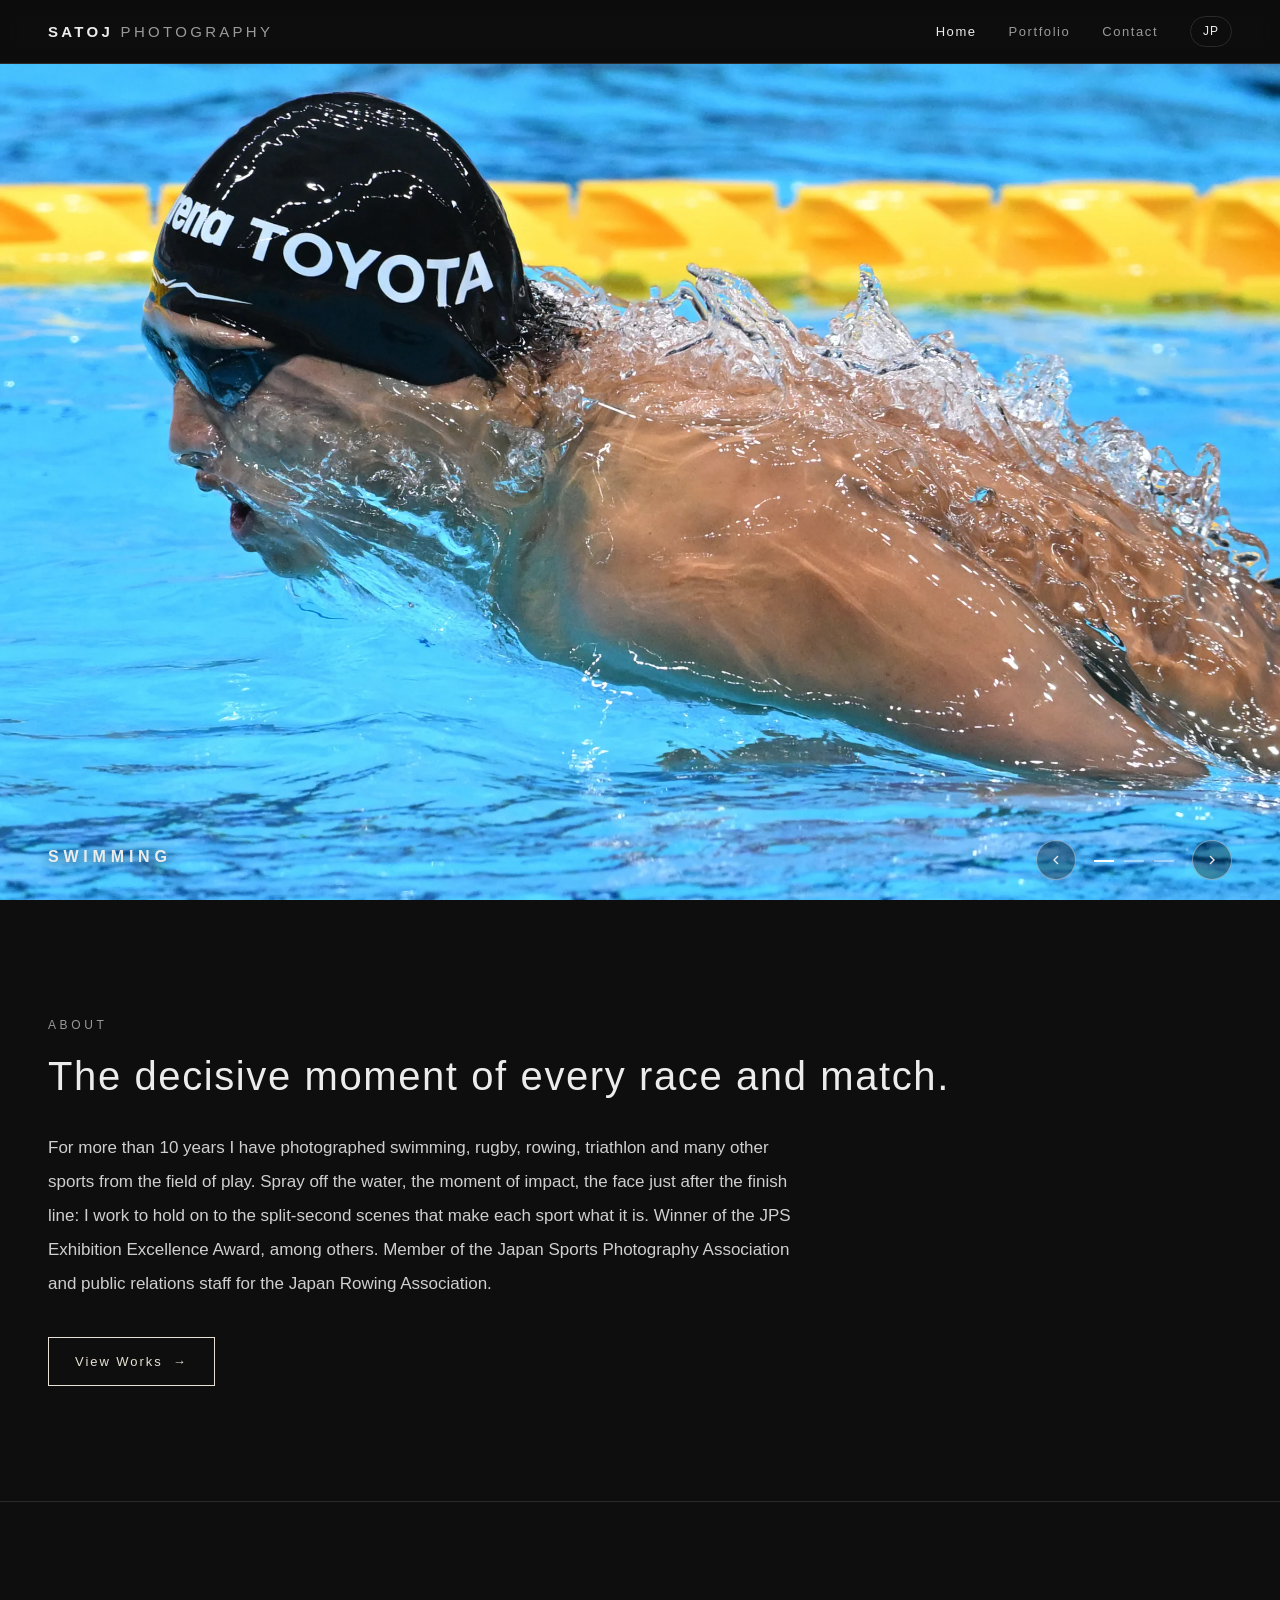
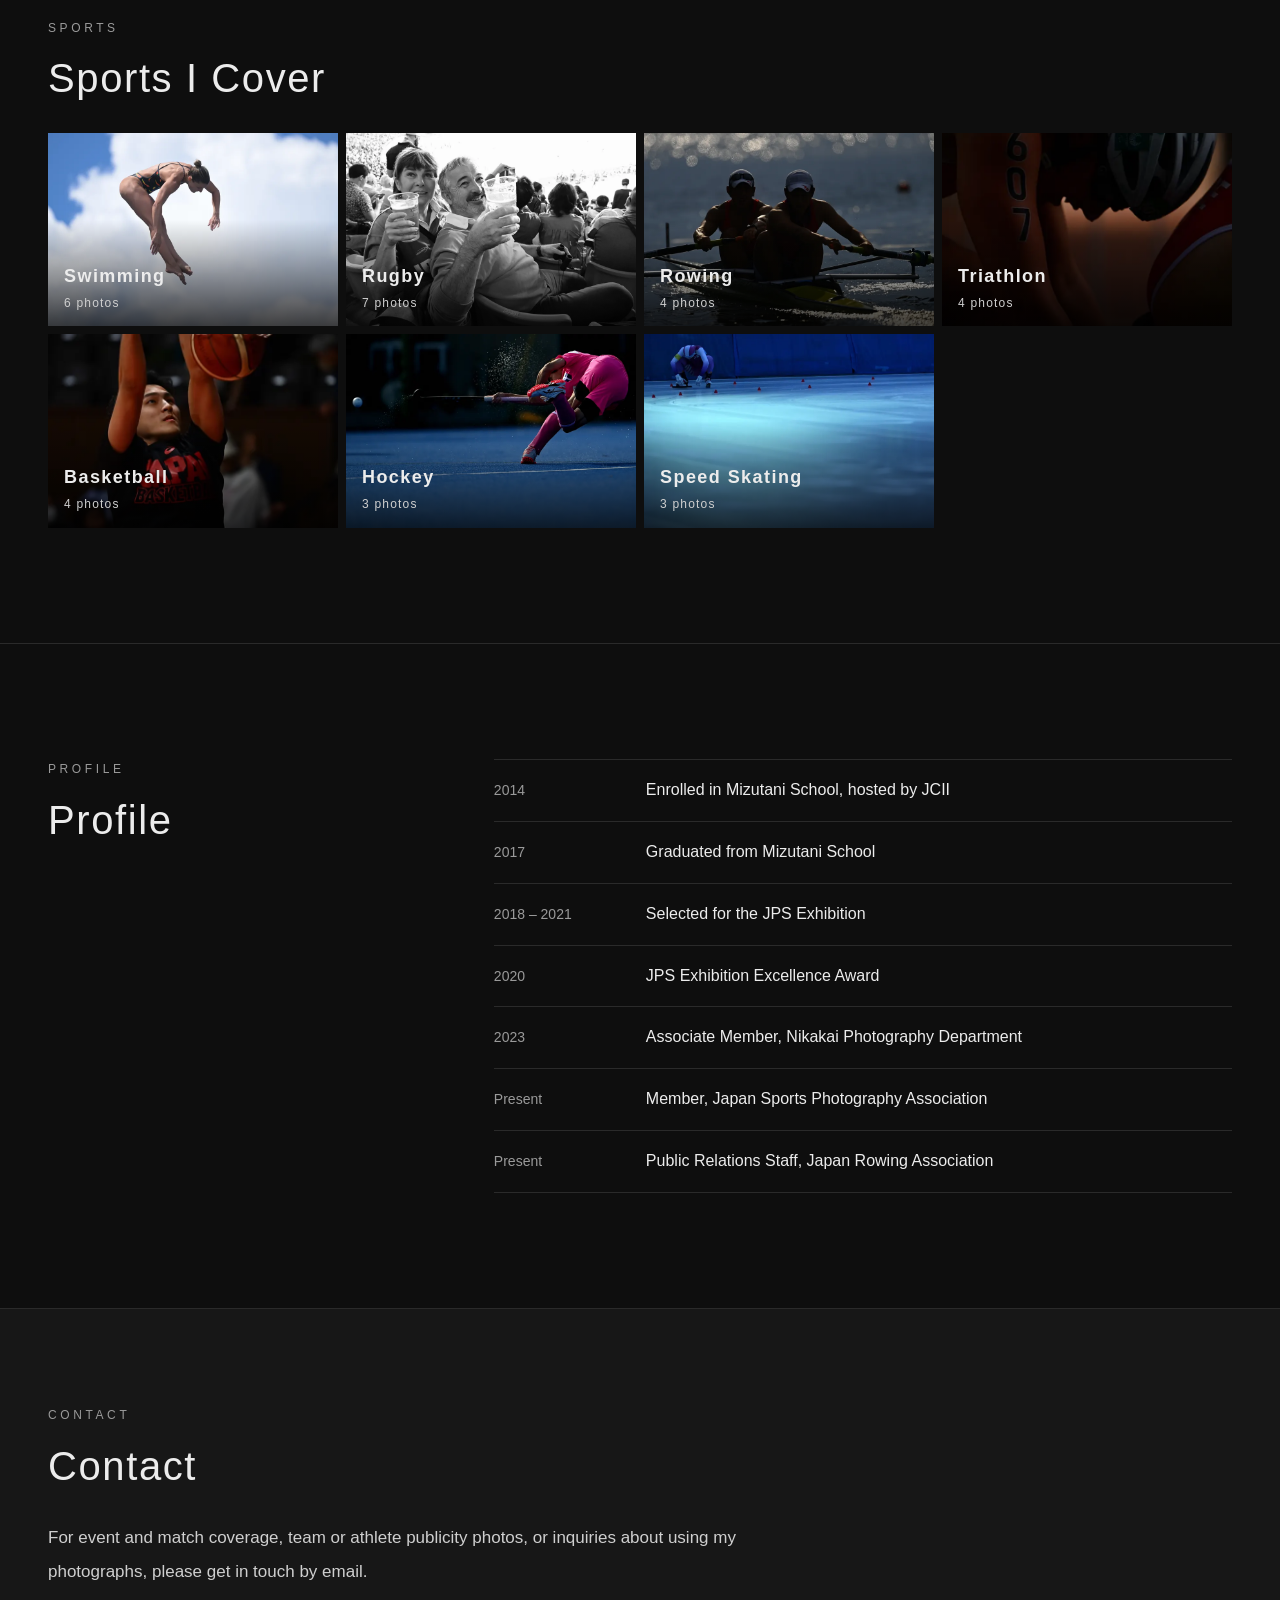
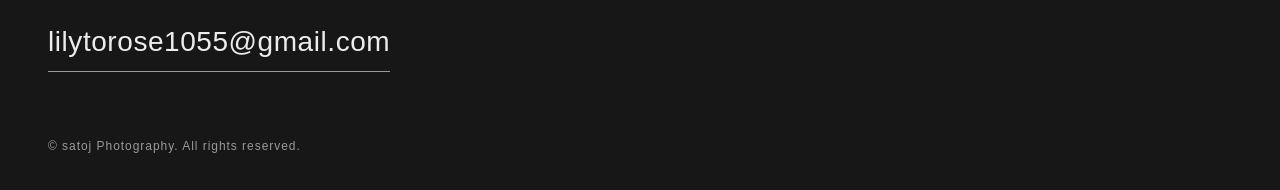
==== commit 16a1a36f: "スポーツ特化: 紹介文の刷新・撮影競技タイル・スライドに競技名 Co-Authored-By: Claude Opus 5.5 <noreply@anthropic.com> Claude-Sessi" ====
--- a/index.html
+++ b/index.html
@@ -52,16 +52,19 @@
                 <img src="photos/large/swimming-4.webp"
                      srcset="photos/thumb/swimming-4.webp 900w, photos/large/swimming-4.webp 2400w" sizes="100vw"
                      width="2400" height="1621" alt="" fetchpriority="high">
+                <figcaption class="hero-caption" data-i18n="cat_swimming"></figcaption>
             </figure>
             <figure class="hero-slide">
                 <img src="photos/large/triathlon-4.webp"
                      srcset="photos/thumb/triathlon-4.webp 900w, photos/large/triathlon-4.webp 2400w" sizes="100vw"
                      width="2400" height="1601" alt="" loading="lazy">
+                <figcaption class="hero-caption" data-i18n="cat_triathlon"></figcaption>
             </figure>
             <figure class="hero-slide">
                 <img src="photos/large/rugby-7.webp"
                      srcset="photos/thumb/rugby-7.webp 900w, photos/large/rugby-7.webp 2400w" sizes="100vw"
                      width="2400" height="1600" alt="" loading="lazy">
+                <figcaption class="hero-caption" data-i18n="cat_rugby"></figcaption>
             </figure>
 
             <div class="hero-controls">
@@ -85,6 +88,15 @@
                     <span data-i18n="view_works">作品を見る</span>
                     <span aria-hidden="true">&rarr;</span>
                 </a>
+            </div>
+        </section>
+
+        <!-- Sports -->
+        <section class="section">
+            <div class="container">
+                <p class="eyebrow" data-i18n="sports_eyebrow">Sports</p>
+                <h2 class="heading" data-i18n="sports_title">撮影競技</h2>
+                <ul class="sport-tiles" id="sportTiles"></ul>
             </div>
         </section>
 
@@ -119,6 +131,7 @@
     </footer>
 
     <script src="js/i18n.js"></script>
+    <script src="js/photos.js"></script>
     <script src="js/home.js"></script>
 </body>
 </html>
--- a/css/style.css
+++ b/css/style.css
@@ -185,6 +185,17 @@
     object-fit: cover;
 }
 
+.hero-caption {
+    position: absolute;
+    left: var(--gutter);
+    bottom: 28px;
+    font-size: clamp(13px, 1.4vw, 16px);
+    font-weight: 600;
+    letter-spacing: 0.3em;
+    text-transform: uppercase;
+    text-shadow: 0 1px 12px rgba(0, 0, 0, 0.7);
+}
+
 .hero-controls {
     position: absolute;
     right: var(--gutter);
@@ -299,6 +310,65 @@
     color: var(--bg);
 }
 
+/* Sport tiles (home) */
+
+.sport-tiles {
+    display: grid;
+    grid-template-columns: repeat(auto-fill, minmax(240px, 1fr));
+    gap: 8px;
+    margin: 0;
+    padding: 0;
+    list-style: none;
+}
+
+.sport-tile {
+    position: relative;
+    display: block;
+    aspect-ratio: 3 / 2;
+    overflow: hidden;
+    background: var(--bg-soft);
+    text-decoration: none;
+}
+
+.sport-tile img {
+    width: 100%;
+    height: 100%;
+    object-fit: cover;
+    transition: transform 0.6s ease;
+}
+
+.sport-tile::after {
+    content: "";
+    position: absolute;
+    inset: 0;
+    background: linear-gradient(to top, rgba(0, 0, 0, 0.75), rgba(0, 0, 0, 0) 55%);
+}
+
+.sport-tile:hover img {
+    transform: scale(1.04);
+}
+
+.sport-name,
+.sport-count {
+    position: absolute;
+    z-index: 1;
+    left: 16px;
+}
+
+.sport-name {
+    bottom: 34px;
+    font-size: 18px;
+    font-weight: 600;
+    letter-spacing: 0.08em;
+}
+
+.sport-count {
+    bottom: 12px;
+    font-size: 12px;
+    letter-spacing: 0.1em;
+    color: #cfcfcf;
+}
+
 /* Profile */
 
 .profile-grid {
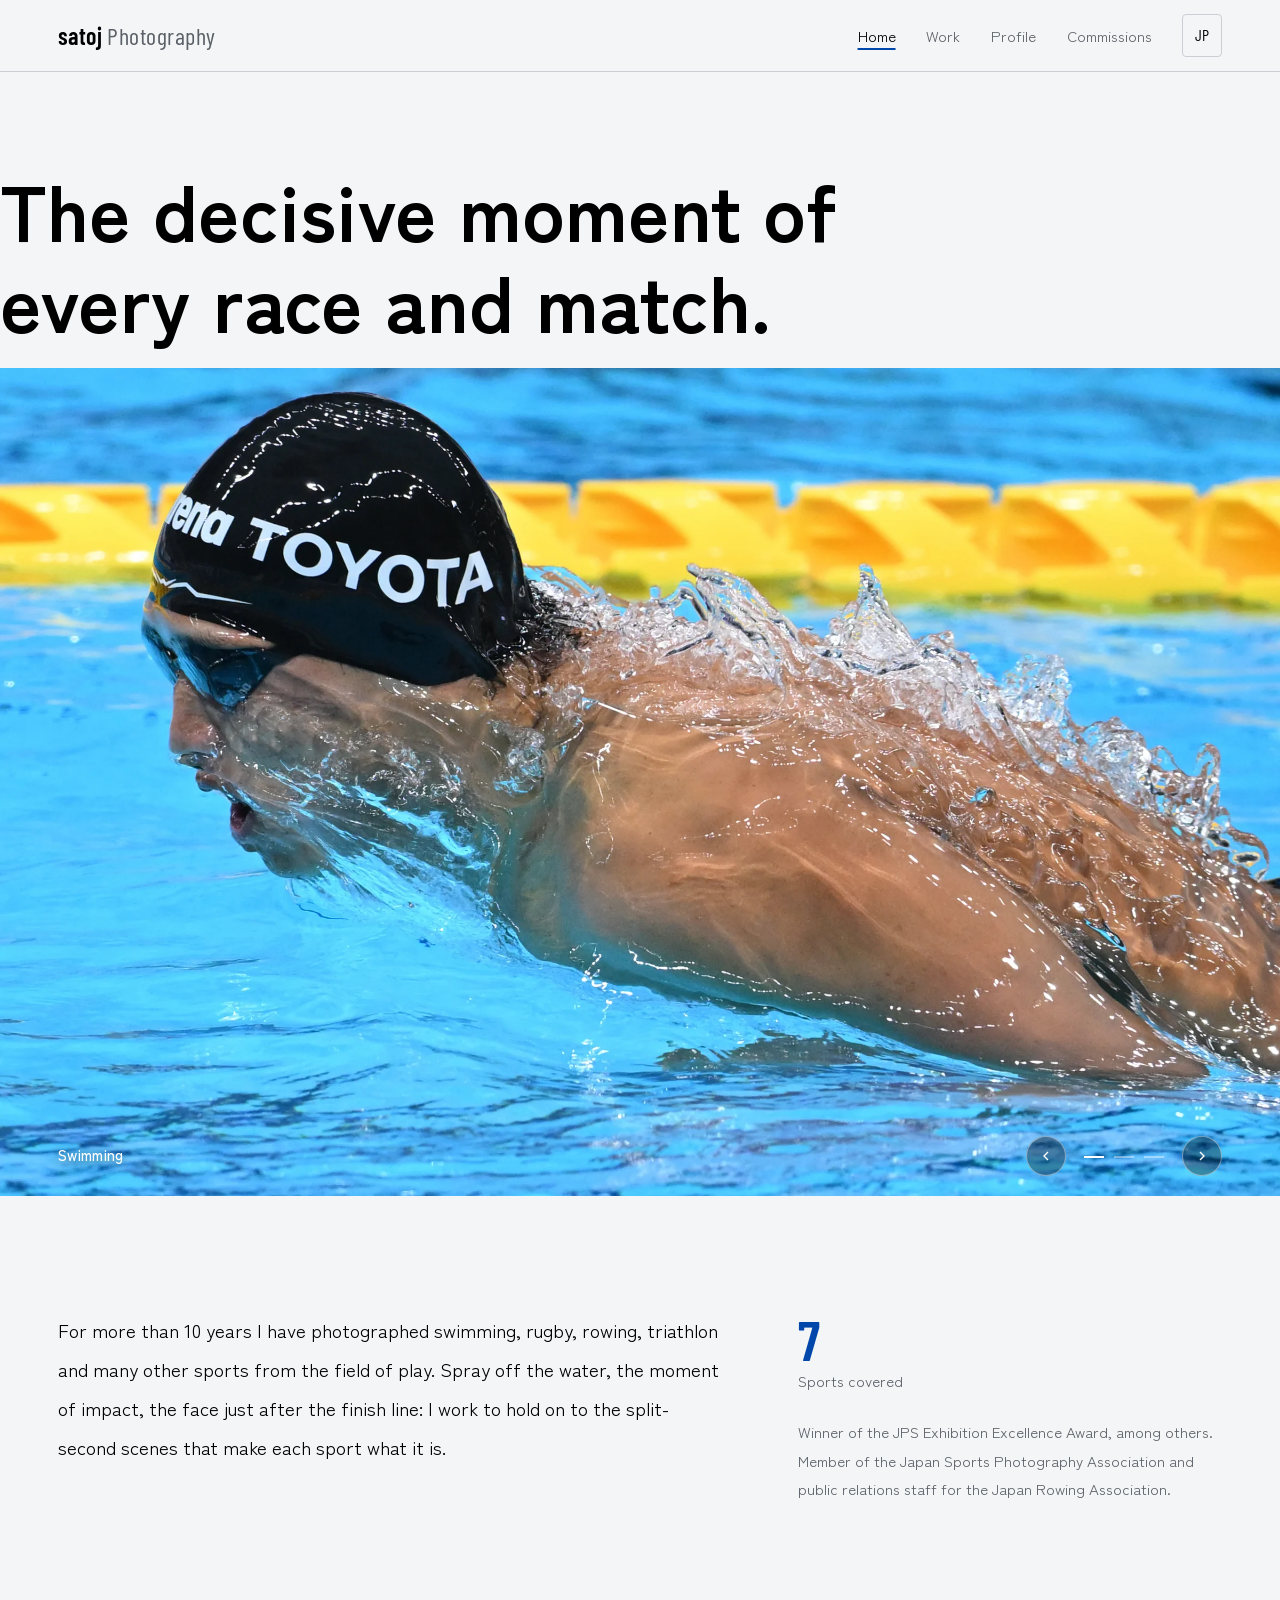
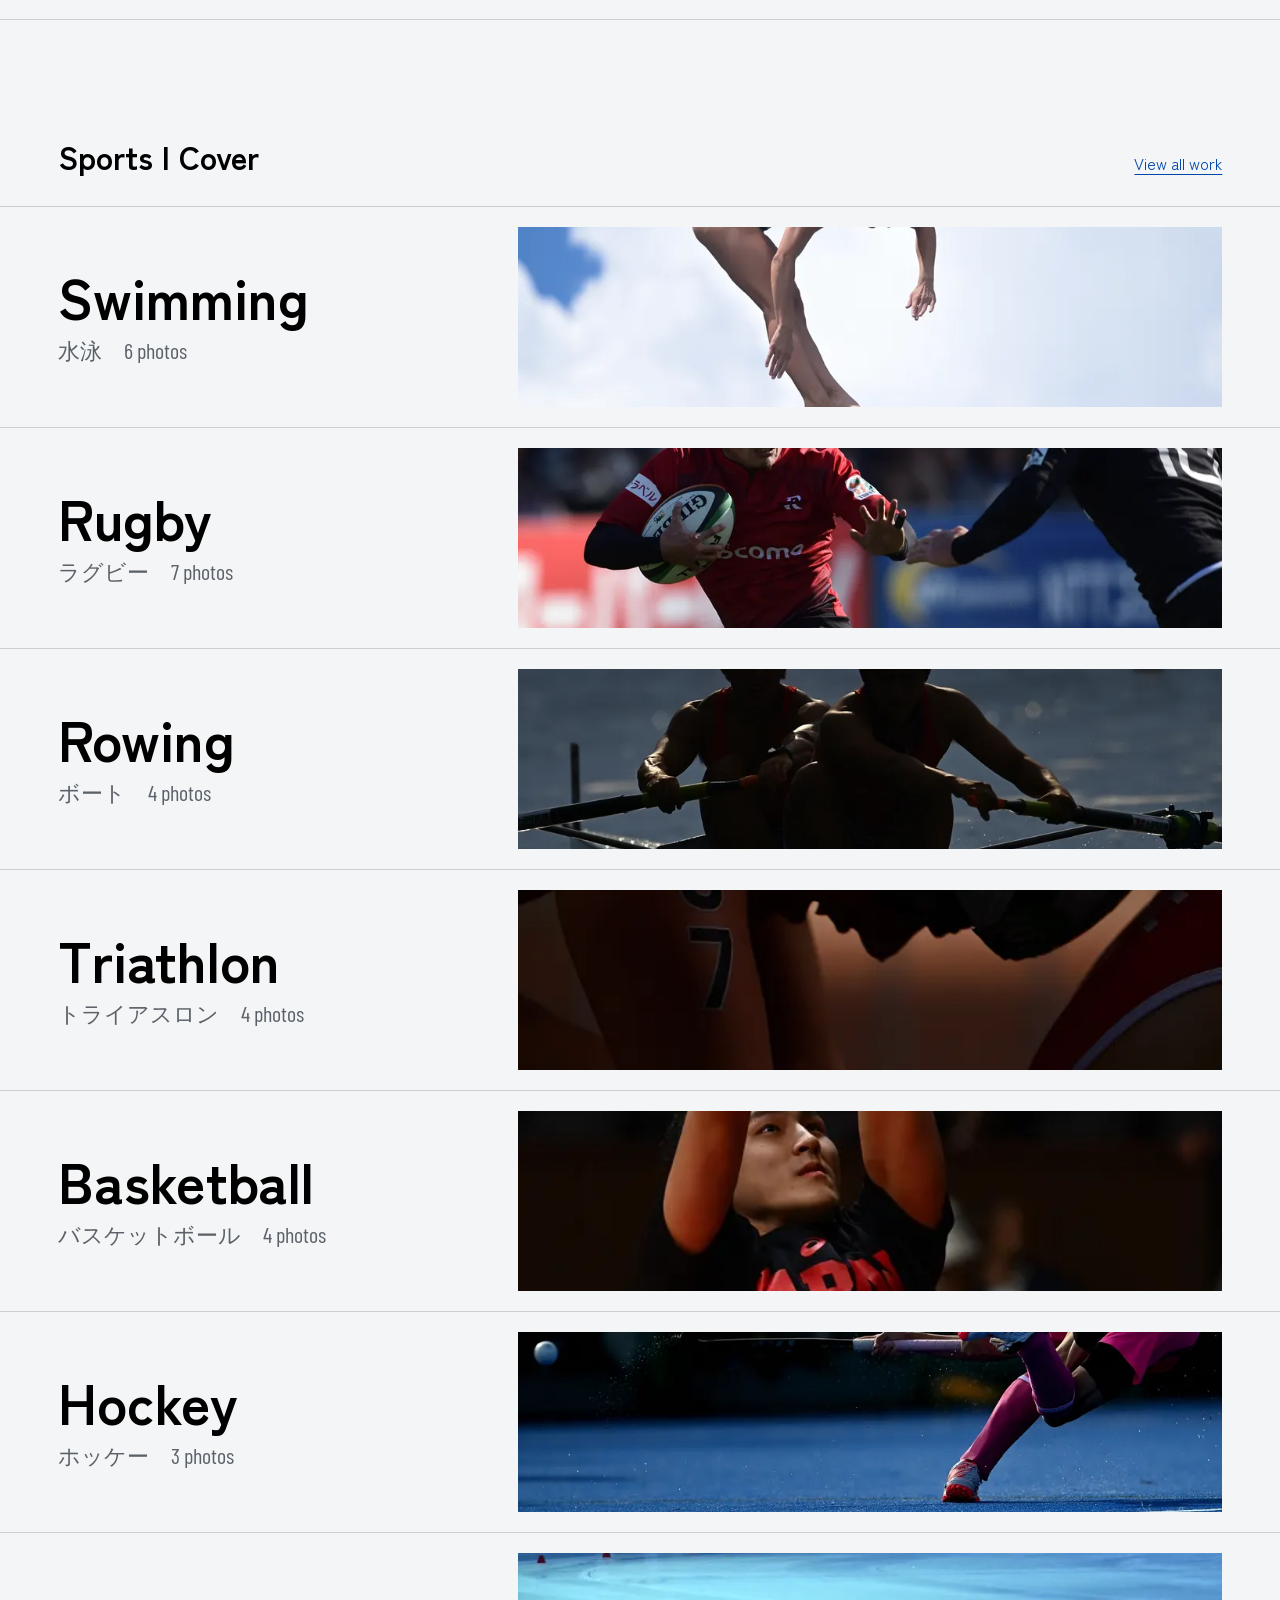
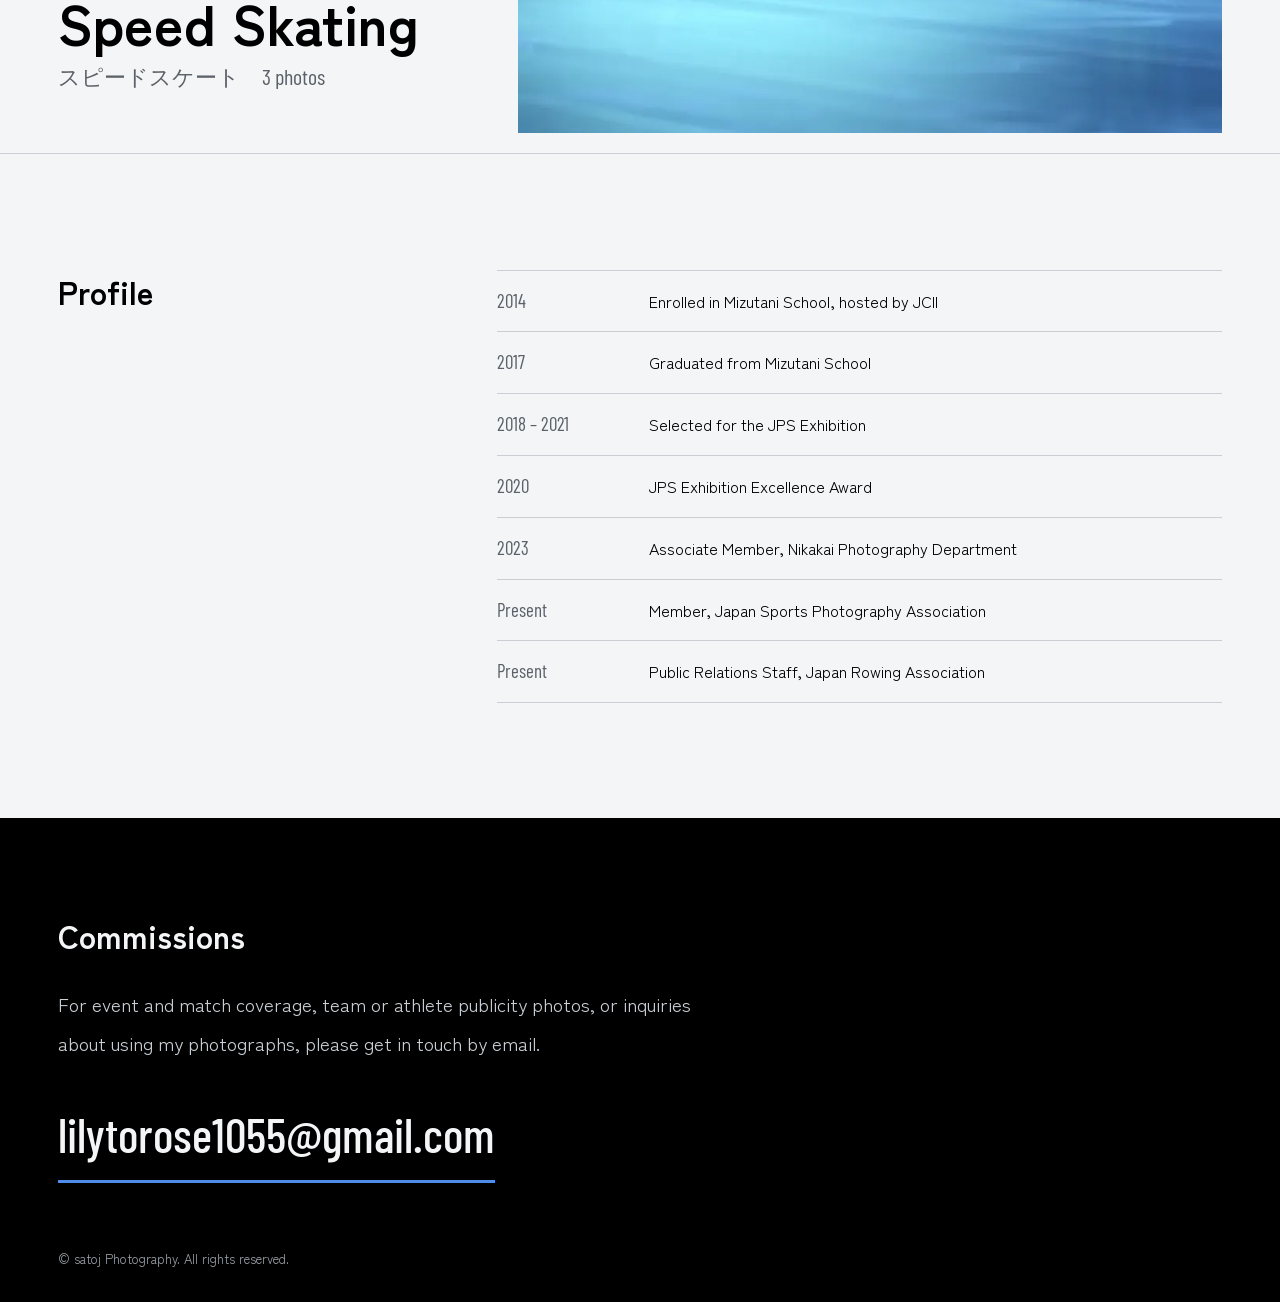
==== commit 1889c6bc: "基本の考え方は「競技ごとのレーン」で変更" ====
--- a/index.html
+++ b/index.html
@@ -6,7 +6,7 @@
     <title>satoj Photography | スポーツ写真家</title>
     <meta name="description" content="スポーツ写真家 satoj のポートフォリオ。水泳、ラグビー、ボート、トライアスロンなど、競技の一瞬を捉えた作品を掲載しています。日本スポーツ写真協会 会員。">
     <link rel="canonical" href="https://satojwork.com/">
-    <meta name="theme-color" content="#0e0e0e">
+    <meta name="theme-color" content="#F3F5F6">
     <link rel="icon" href="favicon.svg" type="image/svg+xml">
 
     <meta property="og:type" content="website">
@@ -18,6 +18,9 @@
     <meta name="twitter:card" content="summary_large_image">
 
     <link rel="preload" as="image" href="photos/large/swimming-4.webp" imagesrcset="photos/thumb/swimming-4.webp 900w, photos/large/swimming-4.webp 2400w" imagesizes="100vw">
+    <link rel="preconnect" href="https://fonts.googleapis.com">
+    <link rel="preconnect" href="https://fonts.gstatic.com" crossorigin>
+    <link rel="stylesheet" href="https://fonts.googleapis.com/css2?family=Barlow+Condensed:wght@500;600&family=Zen+Kaku+Gothic+New:wght@400;500;700&display=swap">
     <link rel="stylesheet" href="css/style.css">
 
     <script type="application/ld+json">
@@ -38,14 +41,19 @@
             <a href="index.html" class="logo">satoj <span>Photography</span></a>
             <nav class="nav" aria-label="Main">
                 <a href="index.html" aria-current="page" data-i18n="nav_home">ホーム</a>
-                <a href="portfolio.html" data-i18n="nav_portfolio">ポートフォリオ</a>
-                <a href="#contact" class="nav-contact" data-i18n="nav_contact">お問い合わせ</a>
+                <a href="portfolio.html" data-i18n="nav_portfolio">作品</a>
+                <a href="#profile" class="nav-sub" data-i18n="nav_profile">プロフィール</a>
+                <a href="#contact" class="nav-sub" data-i18n="nav_contact">撮影のご依頼</a>
                 <button id="languageToggle" class="lang-toggle" type="button" data-i18n="switch_lang" data-i18n-attr="aria-label:switch_lang_label">EN</button>
             </nav>
         </div>
     </header>
 
     <main>
+        <section class="container page-head">
+            <h1 class="display" data-i18n="main_title">競技の決定的瞬間を、一枚に。</h1>
+        </section>
+
         <!-- Hero slideshow -->
         <section class="hero" aria-roledescription="carousel" data-i18n-attr="aria-label:hero_label" aria-label="作品スライドショー" tabindex="-1">
             <figure class="hero-slide is-active">
@@ -80,31 +88,28 @@
 
         <!-- About -->
         <section class="section">
-            <div class="container">
-                <p class="eyebrow" data-i18n="about_eyebrow">About</p>
-                <h1 class="heading" data-i18n="main_title">受賞歴のあるフォトグラフィー</h1>
-                <p class="lead" data-i18n="main_description">完璧な瞬間を捉えることが私の情熱です。10年以上の経験を持つスポーツ写真家として、ストーリーを語る瞬間を捉えることを専門としています。日本スポーツ写真協会の会員として、私の作品は国内外で受賞し、高く評価されています。</p>
-                <a class="btn" href="portfolio.html">
-                    <span data-i18n="view_works">作品を見る</span>
-                    <span aria-hidden="true">&rarr;</span>
-                </a>
+            <div class="container intro">
+                <p class="lead" data-i18n="main_description">水泳、ラグビー、ボート、トライアスロンをはじめ、さまざまな競技の現場で撮影を続けて10年以上。水しぶき、ぶつかり合う瞬間、ゴール直後の表情——一瞬で過ぎていく競技の決定的な場面を、一枚の写真として残すことを大切にしています。</p>
+                <div class="intro-side">
+                    <p class="stat"><span class="stat-num" id="sportCount"></span><span class="stat-label" data-i18n="sports_count_label">撮影している競技</span></p>
+                    <p class="credits" data-i18n="main_credits">JPS展 優秀賞ほか受賞。日本スポーツ写真協会 会員、日本ローイング協会 広報スタッフ。</p>
+                </div>
             </div>
         </section>
 
         <!-- Sports -->
-        <section class="section">
-            <div class="container">
-                <p class="eyebrow" data-i18n="sports_eyebrow">Sports</p>
-                <h2 class="heading" data-i18n="sports_title">撮影競技</h2>
-                <ul class="sport-tiles" id="sportTiles"></ul>
+        <section class="section lanes-section" aria-labelledby="sports-h">
+            <div class="container section-head">
+                <h2 class="heading" id="sports-h" data-i18n="sports_title">撮影競技</h2>
+                <a class="text-link" href="portfolio.html" data-i18n="view_works">作品をすべて見る</a>
             </div>
+            <ul class="lanes" id="sportTiles"></ul>
         </section>
 
         <!-- Profile -->
-        <section class="section">
+        <section class="section" id="profile">
             <div class="container profile-grid">
                 <div>
-                    <p class="eyebrow" data-i18n="profile_eyebrow">Profile</p>
                     <h2 class="heading" data-i18n="profile_title">プロフィール</h2>
                 </div>
                 <ul class="career">
@@ -122,8 +127,7 @@
 
     <footer class="site-footer" id="contact">
         <div class="container">
-            <p class="eyebrow" data-i18n="contact_eyebrow">Contact</p>
-            <h2 class="heading" data-i18n="contact_title">お問い合わせ</h2>
+            <h2 class="heading" data-i18n="contact_title">撮影のご依頼</h2>
             <p class="lead" data-i18n="contact_text">撮影のご依頼・作品の使用に関するご相談は、メールにてお気軽にご連絡ください。</p>
             <p style="margin-top: 28px;"><a class="contact-mail" href="mailto:lilytorose1055@gmail.com">lilytorose1055@gmail.com</a></p>
             <p class="copyright">&copy; satoj Photography. All rights reserved.</p>
--- a/css/style.css
+++ b/css/style.css
@@ -3,18 +3,18 @@
    ========================================================= */
 
 :root {
-    --bg: #0e0e0e;
-    --bg-soft: #171717;
-    --line: #2a2a2a;
-    --text: #ececec;
-    --muted: #9a9a9a;
-    --accent: #e8e2d6;
-    --header-h: 64px;
-    --gutter: clamp(16px, 4vw, 48px);
-    --max: 1400px;
-    --row-h: 280px;
-    --font: "Helvetica Neue", Arial, "Hiragino Sans", "Hiragino Kaku Gothic ProN",
-        "Noto Sans JP", Meiryo, sans-serif;
+    --bg: #F3F5F6;
+    --bg-soft: #E3E7EA;
+    --line: #C9CFD4;
+    --text: #000000;
+    --muted: #5B6168;
+    --accent: #0047AB;
+    --header-h: 72px;
+    --gutter: clamp(16px, 4.5vw, 64px);
+    --max: 1440px;
+    --row-h: 340px;
+    --font: "Zen Kaku Gothic New", "Hiragino Sans", "Hiragino Kaku Gothic ProN", "Noto Sans JP", Meiryo, sans-serif;
+    --font-num: "Barlow Condensed", "Helvetica Neue", Arial, sans-serif;
 }
 
 *,
@@ -80,7 +80,7 @@
     top: 0;
     z-index: 50;
     height: var(--header-h);
-    background: rgba(14, 14, 14, 0.85);
+    background: rgba(243, 245, 246, 0.92);
     backdrop-filter: blur(10px);
     -webkit-backdrop-filter: blur(10px);
     border-bottom: 1px solid var(--line);
@@ -95,10 +95,10 @@
 }
 
 .logo {
-    font-size: 15px;
+    font-family: var(--font-num);
+    font-size: 24px;
     font-weight: 600;
-    letter-spacing: 0.22em;
-    text-transform: uppercase;
+    letter-spacing: 0.02em;
     text-decoration: none;
     white-space: nowrap;
 }
@@ -111,9 +111,8 @@
 .nav {
     display: flex;
     align-items: center;
-    gap: clamp(14px, 3vw, 32px);
-    font-size: 13px;
-    letter-spacing: 0.12em;
+    gap: clamp(14px, 2.4vw, 32px);
+    font-size: 15px;
 }
 
 .nav a {
@@ -128,13 +127,20 @@
     color: var(--text);
 }
 
+.nav a[aria-current="page"] {
+    text-decoration: underline;
+    text-decoration-color: var(--accent);
+    text-decoration-thickness: 2px;
+    text-underline-offset: 6px;
+}
+
 .lang-toggle {
     background: none;
     border: 1px solid var(--line);
-    border-radius: 999px;
-    padding: 4px 12px;
-    font-size: 12px;
-    letter-spacing: 0.08em;
+    border-radius: 4px;
+    padding: 6px 12px;
+    font-family: var(--font-num);
+    font-size: 16px;
     cursor: pointer;
     transition: border-color 0.2s;
 }
@@ -149,11 +155,10 @@
     }
     .nav {
         gap: 14px;
-        font-size: 12px;
-        letter-spacing: 0.06em;
-    }
-    .nav .nav-contact {
-        display: none; /* contact is in the footer; keep header within narrow screens */
+        font-size: 14px;
+    }
+    .nav .nav-sub {
+        display: none; /* profile and contact are further down the page; keep header within narrow screens */
     }
 }
 
@@ -189,14 +194,14 @@
     position: absolute;
     left: var(--gutter);
     bottom: 28px;
-    font-size: clamp(13px, 1.4vw, 16px);
-    font-weight: 600;
-    letter-spacing: 0.3em;
-    text-transform: uppercase;
+    color: #fff;
+    font-size: 15px;
+    font-weight: 500;
     text-shadow: 0 1px 12px rgba(0, 0, 0, 0.7);
 }
 
 .hero-controls {
+    color: #fff;
     position: absolute;
     right: var(--gutter);
     bottom: 20px;
@@ -267,106 +272,157 @@
     border-top: 1px solid var(--line);
 }
 
-.eyebrow {
-    margin: 0 0 12px;
-    font-size: 12px;
-    letter-spacing: 0.3em;
-    text-transform: uppercase;
-    color: var(--muted);
-}
 
 .heading {
     margin: 0 0 28px;
-    font-size: clamp(26px, 4vw, 40px);
-    font-weight: 500;
+    font-size: clamp(26px, 3vw, 32px);
+    font-weight: 700;
     line-height: 1.35;
-    letter-spacing: 0.04em;
+}
+
+.display {
+    margin: 0;
+    max-width: 12em;
+    font-size: clamp(40px, 6.2vw, 92px);
+    font-weight: 700;
+    line-height: 1.15;
 }
 
 .lead {
-    max-width: 44em;
+    max-width: 36em;
     margin: 0;
-    color: #cfcfcf;
-    font-size: clamp(15px, 1.6vw, 17px);
-    line-height: 2;
-}
-
-.btn {
-    display: inline-flex;
-    align-items: center;
-    gap: 10px;
-    margin-top: 36px;
-    padding: 12px 26px;
-    border: 1px solid var(--accent);
+    font-size: clamp(16px, 1.5vw, 19px);
+    line-height: 2.05;
+}
+
+/* Intro (home) */
+
+.intro {
+    display: flex;
+    flex-wrap: wrap;
+    gap: 32px clamp(32px, 6vw, 96px);
+}
+
+.intro .lead {
+    flex: 1 1 520px;
+}
+
+.intro-side {
+    flex: 1 1 280px;
+}
+
+.stat {
+    display: flex;
+    flex-direction: column;
+    margin: 0 0 24px;
+}
+
+.stat-num {
+    font-family: var(--font-num);
+    font-size: 56px;
+    font-weight: 600;
+    line-height: 1;
     color: var(--accent);
-    text-decoration: none;
-    font-size: 13px;
-    letter-spacing: 0.15em;
-    transition: background 0.2s, color 0.2s;
-}
-
-.btn:hover {
-    background: var(--accent);
-    color: var(--bg);
-}
-
-/* Sport tiles (home) */
-
-.sport-tiles {
-    display: grid;
-    grid-template-columns: repeat(auto-fill, minmax(240px, 1fr));
-    gap: 8px;
+}
+
+.stat-label,
+.credits {
+    font-size: 15px;
+    color: var(--muted);
+}
+
+.credits {
+    margin: 0;
+    line-height: 1.9;
+}
+
+.text-link {
+    color: var(--accent);
+    font-size: 16px;
+    text-underline-offset: 4px;
+}
+
+.text-link:hover {
+    color: #00337a;
+}
+
+/* Sport lanes (home) */
+
+.lanes-section {
+    padding-bottom: 0;
+}
+
+.section-head {
+    display: flex;
+    flex-wrap: wrap;
+    justify-content: space-between;
+    align-items: baseline;
+    gap: 16px;
+}
+
+.lanes {
     margin: 0;
     padding: 0;
     list-style: none;
 }
 
-.sport-tile {
-    position: relative;
-    display: block;
-    aspect-ratio: 3 / 2;
+.lanes li {
+    border-top: 1px solid var(--line);
+}
+
+.lane {
+    display: flex;
+    flex-wrap: wrap;
+    align-items: center;
+    gap: 16px clamp(24px, 4vw, 48px);
+    max-width: var(--max);
+    margin: 0 auto;
+    padding: 20px var(--gutter);
+    text-decoration: none;
+}
+
+.lane-text {
+    flex: 1 1 300px;
+    display: flex;
+    flex-direction: column;
+    gap: 4px;
+}
+
+.sport-name {
+    font-size: clamp(32px, 4.4vw, 64px);
+    font-weight: 700;
+    line-height: 1.1;
+}
+
+.lane-meta {
+    font-family: var(--font-num);
+    font-size: 22px;
+    color: var(--muted);
+}
+
+.lane-photo {
+    flex: 2 1 480px;
+    height: 180px;
     overflow: hidden;
     background: var(--bg-soft);
-    text-decoration: none;
-}
-
-.sport-tile img {
+}
+
+.lane-photo img {
     width: 100%;
     height: 100%;
     object-fit: cover;
     transition: transform 0.6s ease;
 }
 
-.sport-tile::after {
-    content: "";
-    position: absolute;
-    inset: 0;
-    background: linear-gradient(to top, rgba(0, 0, 0, 0.75), rgba(0, 0, 0, 0) 55%);
-}
-
-.sport-tile:hover img {
-    transform: scale(1.04);
-}
-
-.sport-name,
-.sport-count {
-    position: absolute;
-    z-index: 1;
-    left: 16px;
-}
-
-.sport-name {
-    bottom: 34px;
-    font-size: 18px;
-    font-weight: 600;
-    letter-spacing: 0.08em;
-}
-
-.sport-count {
-    bottom: 12px;
-    font-size: 12px;
-    letter-spacing: 0.1em;
-    color: #cfcfcf;
+.lane:hover .lane-photo img {
+    transform: scale(1.03);
+}
+
+@media (max-width: 560px) {
+    .lane-photo {
+        flex-basis: 100%;
+        height: 140px;
+    }
 }
 
 /* Profile */
@@ -404,9 +460,9 @@
 .career time,
 .career .year {
     color: var(--muted);
-    font-variant-numeric: tabular-nums;
-    font-size: 14px;
-    padding-top: 2px;
+    font-family: var(--font-num);
+    font-size: 19px;
+    line-height: 1.5;
 }
 
 @media (max-width: 480px) {
@@ -419,31 +475,39 @@
 /* ---------- Footer / contact ---------- */
 
 .site-footer {
-    border-top: 1px solid var(--line);
-    background: var(--bg-soft);
+    background: #000;
+    color: var(--bg);
     padding: clamp(56px, 8vw, 96px) 0 32px;
 }
 
 .contact-mail {
     display: inline-block;
-    font-size: clamp(18px, 3vw, 28px);
-    letter-spacing: 0.02em;
+    font-family: var(--font-num);
+    font-size: clamp(28px, 4vw, 48px);
+    font-weight: 500;
     text-decoration: none;
-    border-bottom: 1px solid var(--muted);
-    padding-bottom: 4px;
+    border-bottom: 3px solid #4d8de8;
+    padding-bottom: 2px;
     word-break: break-all;
     transition: border-color 0.2s;
 }
 
 .contact-mail:hover {
-    border-color: var(--text);
+    border-color: var(--bg);
+}
+
+.site-footer .lead {
+    color: var(--line);
+}
+
+.site-footer :focus-visible {
+    outline-color: #4d8de8;
 }
 
 .copyright {
     margin: 64px 0 0;
-    font-size: 12px;
-    color: var(--muted);
-    letter-spacing: 0.08em;
+    font-size: 13px;
+    color: #9aa1a8;
 }
 
 /* ---------- Portfolio page ---------- */
@@ -455,39 +519,44 @@
 .filters {
     display: flex;
     flex-wrap: wrap;
-    gap: 8px;
-    margin: 0 0 32px;
-    padding: 0;
+    gap: 0 28px;
+    margin: 32px 0;
+    padding: 0 0 8px;
+    border-bottom: 1px solid var(--line);
     list-style: none;
 }
 
 .filter-btn {
-    padding: 6px 16px;
-    border: 1px solid var(--line);
-    border-radius: 999px;
+    min-height: 44px;
+    padding: 8px 0;
+    border: 0;
     background: none;
-    font-size: 13px;
-    letter-spacing: 0.06em;
+    font-size: clamp(17px, 1.6vw, 22px);
+    font-weight: 500;
     color: var(--muted);
     cursor: pointer;
-    transition: color 0.2s, border-color 0.2s, background 0.2s;
+    transition: color 0.2s;
 }
 
 .filter-btn:hover {
     color: var(--text);
-    border-color: var(--muted);
 }
 
 .filter-btn[aria-pressed="true"] {
-    background: var(--accent);
-    border-color: var(--accent);
-    color: var(--bg);
+    color: var(--text);
+    font-weight: 700;
+    text-decoration: underline;
+    text-decoration-color: var(--accent);
+    text-decoration-thickness: 3px;
+    text-underline-offset: 10px;
 }
 
 .filter-btn .count {
     margin-left: 6px;
-    font-size: 11px;
-    opacity: 0.7;
+    font-family: var(--font-num);
+    font-size: 0.85em;
+    font-weight: 500;
+    color: var(--muted);
 }
 
 /* Justified gallery: rows keep each photo's full aspect ratio (no cropping). */
@@ -540,13 +609,13 @@
 
 @media (max-width: 900px) {
     :root {
-        --row-h: 200px;
+        --row-h: 240px;
     }
 }
 
 @media (max-width: 520px) {
     :root {
-        --row-h: 130px;
+        --row-h: 150px;
     }
     .gallery {
         gap: 4px;
@@ -561,6 +630,7 @@
     z-index: 100;
     display: none;
     background: rgba(0, 0, 0, 0.96);
+    color: var(--bg);
     touch-action: pan-y;
 }
 
@@ -578,9 +648,9 @@
     justify-content: space-between;
     align-items: center;
     padding: 12px var(--gutter);
-    font-size: 13px;
-    letter-spacing: 0.1em;
-    color: var(--muted);
+    font-family: var(--font-num);
+    font-size: 17px;
+    color: var(--line);
 }
 
 .lb-stage {
@@ -650,9 +720,8 @@
 .lb-caption {
     padding: 12px var(--gutter) 16px;
     text-align: center;
-    font-size: 13px;
-    letter-spacing: 0.1em;
-    color: var(--muted);
+    font-size: 14px;
+    color: var(--line);
 }
 
 @media (prefers-reduced-motion: reduce) {
